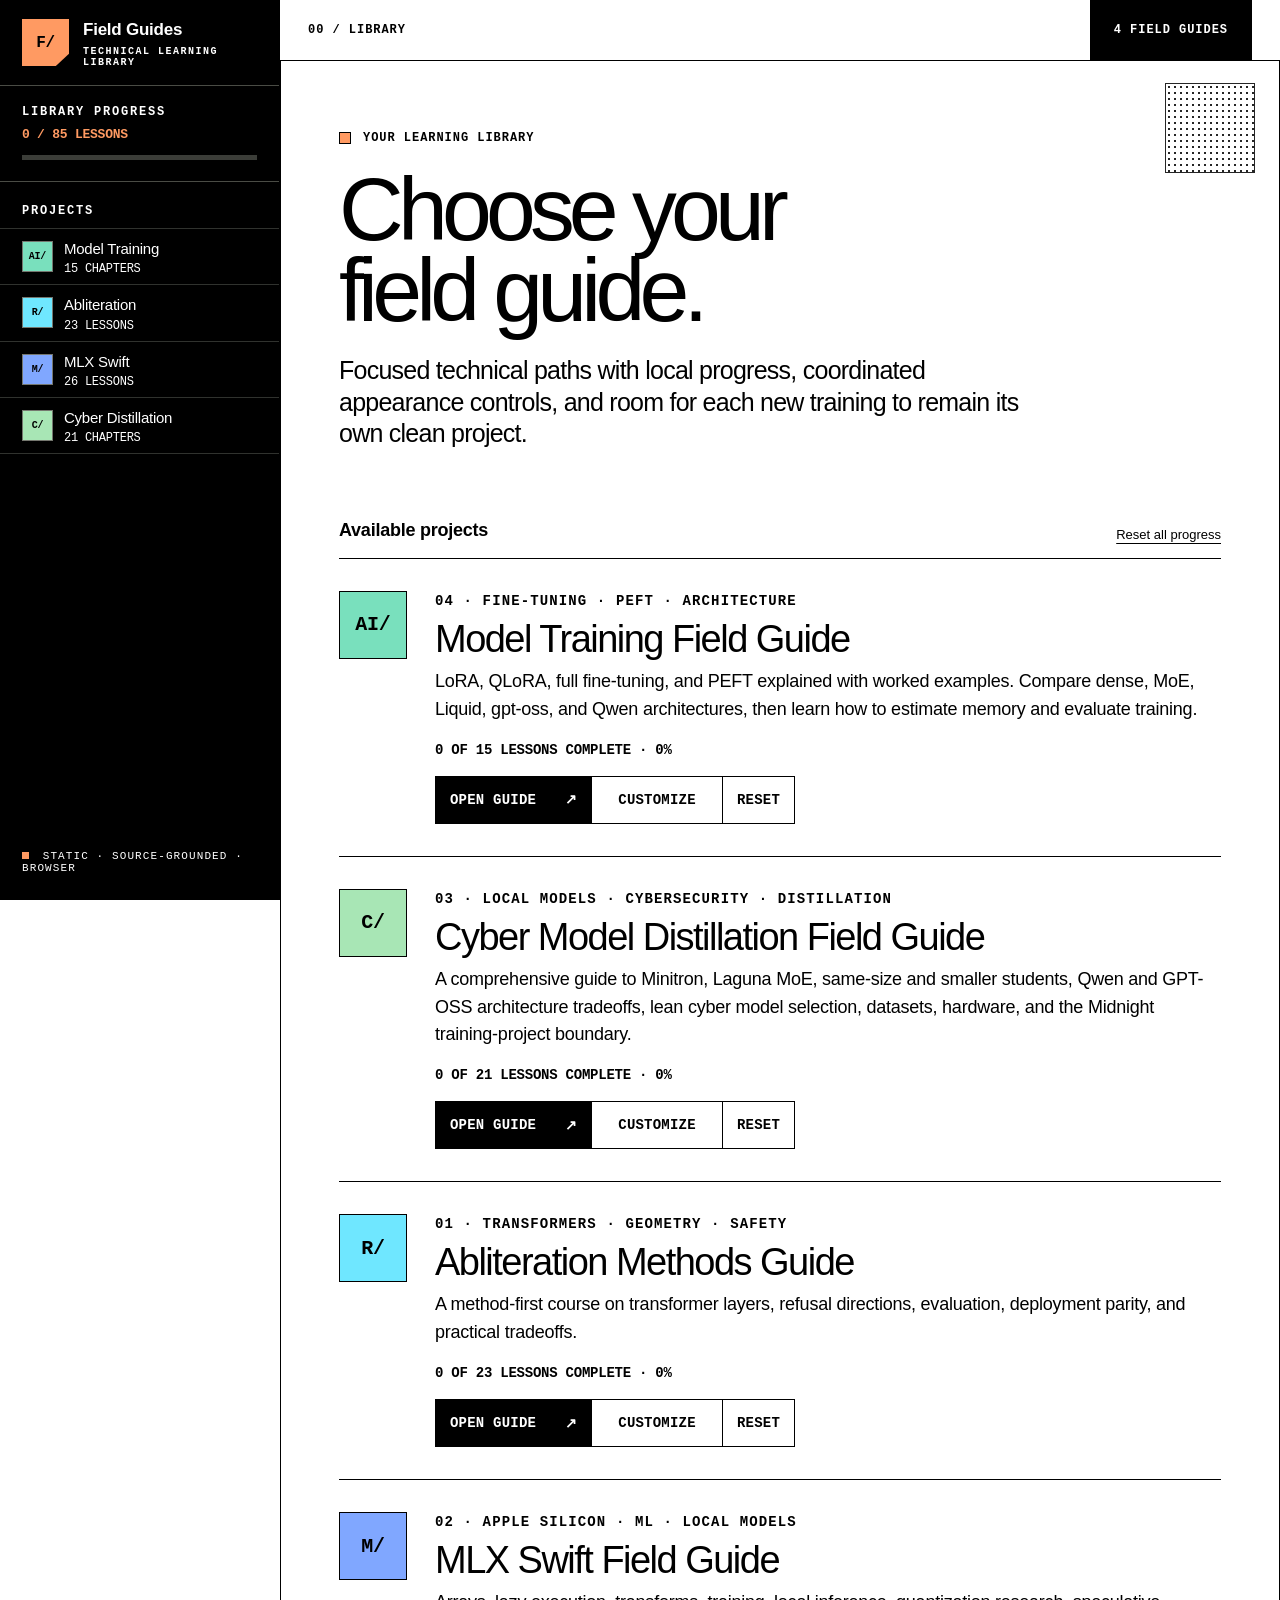
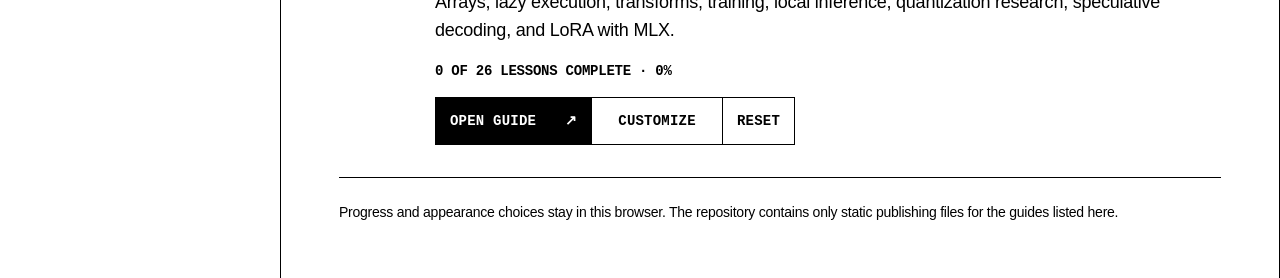
==== index.html @ 6908b892 "Improve library contrast and reading layout" ====
<!doctype html>
<html lang="en">
<head>
  <meta charset="utf-8">
  <meta name="viewport" content="width=device-width, initial-scale=1">
  <meta name="description" content="A growing library of focused, source-grounded technical field guides.">
  <meta name="theme-color" content="#ff9a62">
  <title>Field Guide Library</title>
  <link rel="stylesheet" href="./admin.css?v=2">
</head>
<body>
  <div class="admin-shell">
    <aside class="library-sidebar">
      <a class="wordmark" href="./">
        <span class="wordmark-tile">F/</span>
        <span><strong>Field Guides</strong><small>TECHNICAL LEARNING LIBRARY</small></span>
      </a>

      <section class="library-status" aria-label="Library progress">
        <p>Library progress</p>
        <strong id="library-progress">0 / 85 lessons</strong>
        <div class="library-track" aria-hidden="true"><i id="library-progress-bar"></i></div>
      </section>

      <nav aria-label="Available field guides">
        <p>Projects</p>
        <a href="./model-training/" data-project-link="model-training"><span class="nav-signal" data-project-mark>AI/</span><span>Model Training<small>15 chapters</small></span></a>
        <a href="./abliteration/" data-project-link="abliteration"><span class="nav-signal" data-project-mark>R/</span><span>Abliteration<small>23 lessons</small></span></a>
        <a href="./mlx/" data-project-link="mlx"><span class="nav-signal" data-project-mark>M/</span><span>MLX Swift<small>26 lessons</small></span></a>
        <a href="./cyber-distillation/" data-project-link="cyber-distillation"><span class="nav-signal" data-project-mark>C/</span><span>Cyber Distillation<small>21 chapters</small></span></a>
      </nav>

      <p class="sidebar-foot"><span></span> STATIC · SOURCE-GROUNDED · BROWSER</p>
    </aside>

    <div class="admin-workspace">
      <header class="topbar">
        <p>00 / Library</p>
        <span>4 field guides</span>
      </header>

      <main>
        <span class="library-home-grid" aria-hidden="true"></span>
        <section class="intro">
          <p class="eyebrow">Your learning library</p>
          <h1>Choose your<br>field guide.</h1>
          <p class="lede">Focused technical paths with local progress, coordinated appearance controls, and room for each new training to remain its own clean project.</p>
        </section>

        <section class="projects" aria-labelledby="projects-title">
          <div class="section-heading">
            <h2 id="projects-title">Available projects</h2>
            <button class="reset-all" id="reset-all" type="button">Reset all progress</button>
          </div>

          <div class="project-grid">
            <article class="project" data-project="model-training">
              <div class="project-mark" data-project-mark>AI/</div>
              <div class="project-copy">
                <p class="project-type">04 · Fine-tuning · PEFT · Architecture</p>
                <h3>Model Training Field Guide</h3>
                <p>LoRA, QLoRA, full fine-tuning, and PEFT explained with worked examples. Compare dense, MoE, Liquid, gpt-oss, and Qwen architectures, then learn how to estimate memory and evaluate training.</p>
                <div class="project-progress"><span data-progress>0 of 15 lessons complete</span></div>
              </div>
              <div class="project-actions">
                <a href="./model-training/">Open guide <span>↗</span></a>
                <button type="button" data-customize="model-training">Customize</button>
                <button type="button" data-reset="model-training">Reset</button>
              </div>
            </article>
            <article class="project" data-project="cyber-distillation">
              <div class="project-mark" data-project-mark>C/</div>
              <div class="project-copy">
                <p class="project-type">03 · Local Models · Cybersecurity · Distillation</p>
                <h3>Cyber Model Distillation Field Guide</h3>
                <p>A comprehensive guide to Minitron, Laguna MoE, same-size and smaller students, Qwen and GPT-OSS architecture tradeoffs, lean cyber model selection, datasets, hardware, and the Midnight training-project boundary.</p>
                <div class="project-progress"><span data-progress>0 of 21 lessons complete</span></div>
              </div>
              <div class="project-actions">
                <a href="./cyber-distillation/">Open guide <span>↗</span></a>
                <button type="button" data-customize="cyber-distillation">Customize</button>
                <button type="button" data-reset="cyber-distillation">Reset</button>
              </div>
            </article>
            <article class="project" data-project="abliteration">
              <div class="project-mark" data-project-mark>R/</div>
              <div class="project-copy">
                <p class="project-type">01 · Transformers · Geometry · Safety</p>
                <h3>Abliteration Methods Guide</h3>
                <p>A method-first course on transformer layers, refusal directions, evaluation, deployment parity, and practical tradeoffs.</p>
                <div class="project-progress"><span data-progress>Loading progress…</span></div>
              </div>
              <div class="project-actions">
                <a href="./abliteration/">Open guide <span>↗</span></a>
                <button type="button" data-customize="abliteration">Customize</button>
                <button type="button" data-reset="abliteration">Reset</button>
              </div>
            </article>

            <article class="project" data-project="mlx">
              <div class="project-mark" data-project-mark>M/</div>
              <div class="project-copy">
                <p class="project-type">02 · Apple Silicon · ML · Local Models</p>
                <h3>MLX Swift Field Guide</h3>
                <p>Arrays, lazy execution, transforms, training, local inference, quantization research, speculative decoding, and LoRA with MLX.</p>
                <div class="project-progress"><span data-progress>Loading progress…</span></div>
              </div>
              <div class="project-actions">
                <a href="./mlx/">Open guide <span>↗</span></a>
                <button type="button" data-customize="mlx">Customize</button>
                <button type="button" data-reset="mlx">Reset</button>
              </div>
            </article>
          </div>
        </section>

        <p class="storage-note">Progress and appearance choices stay in this browser. The repository contains only static publishing files for the guides listed here.</p>
      </main>
    </div>
  </div>

  <dialog id="reset-dialog">
    <form method="dialog">
      <p class="eyebrow">Confirm reset</p>
      <h2 id="dialog-title">Reset progress?</h2>
      <p id="dialog-copy">This removes locally stored completion data.</p>
      <div class="dialog-actions">
        <button value="cancel">Keep progress</button>
        <button class="danger" id="confirm-reset" value="confirm">Reset</button>
      </div>
    </form>
  </dialog>

  <dialog id="appearance-dialog" class="appearance-dialog" aria-labelledby="appearance-title">
    <form id="appearance-form">
      <button class="dialog-close" id="appearance-close" type="button" aria-label="Close appearance picker">×</button>
      <p class="eyebrow">Guide appearance</p>
      <h2 id="appearance-title">Customize guide</h2>
      <p>Choose a one-character mark and one of the library’s coordinated colors.</p>

      <div class="mark-editor">
        <label for="appearance-mark">Project mark</label>
        <div class="mark-input-row">
          <span class="mark-input"><input id="appearance-mark" maxlength="1" pattern="[A-Za-z0-9]" inputmode="text" autocomplete="off" aria-describedby="appearance-mark-help"><b>/</b></span>
          <span class="appearance-preview" id="appearance-preview" aria-live="polite">F/</span>
        </div>
        <small id="appearance-mark-help">One letter or number. The slash is added automatically.</small>
      </div>

      <fieldset class="color-picker">
        <legend>Accent color</legend>
        <div class="color-swatches" id="color-swatches"></div>
      </fieldset>

      <div class="dialog-actions appearance-actions">
        <button id="restore-appearance" type="button">Restore default</button>
        <button id="appearance-cancel" type="button">Cancel</button>
        <button class="save-appearance" type="submit">Save</button>
      </div>
    </form>
  </dialog>

  <script src="./appearance.js?v=2"></script>
  <script src="./admin.js?v=3"></script>
</body>
</html>
---- admin.css ----
:root {
  color-scheme: light;
  --ink: #000000;
  --paper: #ffffff;
  --panel: #ffffff;
  --muted: #000000;
  --line: #000000;
  --accent: #ff9a62;
  --accent-soft: #ffe2d2;
  --green: #baff63;
  --swift: #79e0bd;
  --swift-soft: #d9f7ed;
  --swift-basics: #e59b5a;
  --swift-basics-soft: #f7dfca;
  --cyan: #71e2fc;
  --attack: #ff86b6;
  --attack-soft: #ffe0ed;
  --backdoor: #bca9ff;
  --backdoor-soft: #ece6ff;
  --sidebar: 280px;
  --mono: ui-monospace, "SFMono-Regular", Menlo, Consolas, monospace;
  --sans: "Helvetica Neue", Helvetica, Arial, sans-serif;
}

* { box-sizing: border-box; }
body { margin: 0; color: var(--ink); background: var(--paper); font: 16px/1.55 var(--sans); letter-spacing: -.015em; }
button, a { font: inherit; }
button { color: inherit; cursor: pointer; }

.admin-shell { min-height: 100vh; display: grid; grid-template-columns: var(--sidebar) minmax(0, 1fr); }
.library-sidebar { position: sticky; top: 0; height: 100vh; display: flex; overflow-y: auto; flex-direction: column; color: #fff; border-right: 1px solid var(--ink); background: var(--ink); }
.wordmark { min-height: 86px; display: flex; gap: 14px; align-items: center; padding: 14px 22px; color: #fff; border-bottom: 1px solid #4a4c45; text-decoration: none; }
.wordmark-tile { display: grid; width: 47px; height: 47px; flex: none; place-items: center; color: var(--ink); background: var(--accent); clip-path: polygon(0 0, 100% 0, 100% 74%, 72% 100%, 0 100%); font: 800 16px var(--mono); }
.wordmark strong { display: block; font-size: 17px; font-weight: 600; }
.wordmark small { display: block; margin-top: 2px; color: #fff; font: 700 10px var(--mono); letter-spacing: .15em; }
.library-status { padding: 19px 22px 21px; border-bottom: 1px solid #4a4c45; }
.library-status p, .library-sidebar nav > p { margin: 0; color: #fff; font: 700 12px var(--mono); letter-spacing: .15em; text-transform: uppercase; }
.library-status strong { display: block; margin-top: 8px; color: var(--accent); font: 700 13px var(--mono); text-transform: uppercase; }
.library-track { height: 5px; margin-top: 13px; background: #3b3d38; }
.library-track i { display: block; width: 0; height: 100%; background: var(--accent); transition: width .25s ease; }
.library-sidebar nav { padding-top: 22px; }
.library-sidebar nav > p { padding: 0 22px 10px; }
.library-sidebar nav a { min-height: 54px; display: flex; gap: 11px; align-items: center; padding: 8px 22px; color: #fff; border-top: 1px solid #30322e; text-decoration: none; }
.library-sidebar nav a:last-child { border-bottom: 1px solid #30322e; }
.library-sidebar nav a:hover { color: #fff; background: #272824; }
.library-sidebar nav a > span:last-child { font-size: 15px; }
.library-sidebar nav small { display: block; margin-top: 2px; color: #fff; font: 12px var(--mono); text-transform: uppercase; }
.nav-signal { display: grid; width: 31px; height: 31px; flex: none; place-items: center; color: var(--ink); border: 1px solid #75776f; font: 800 10px var(--mono); }
[data-project-link] { --project-accent: var(--accent); --project-soft: var(--accent-soft); }
[data-project-link="swift"] { --project-accent: var(--swift); --project-soft: var(--swift-soft); }
[data-project-link="swiftnio"] { --project-accent: var(--green); --project-soft: #dfffba; }
[data-project-link="swift-basics"] { --project-accent: var(--swift-basics); --project-soft: var(--swift-basics-soft); }
[data-project-link="mlx"] { --project-accent: #80a7ff; --project-soft: #dce7ff; }
[data-project-link="hummingbird"] { --project-accent: #ffcb42; --project-soft: #fff0bd; }
[data-project-link="abliteration"] { --project-accent: var(--cyan); --project-soft: #c9f6ff; }
[data-project-link="wikiskill-research"] { --project-accent: #ff9a62; --project-soft: #ffe2d2; }
[data-project-link="attacking-ai"] { --project-accent: var(--attack); --project-soft: var(--attack-soft); }
[data-project-link="llm-backdoors"] { --project-accent: var(--backdoor); --project-soft: var(--backdoor-soft); }
[data-project-link] .nav-signal { background: var(--project-accent); }
.sidebar-foot { margin: auto 22px 26px; color: #fff; font: 11px var(--mono); letter-spacing: .1em; }
.sidebar-foot span { display: inline-block; width: 7px; height: 7px; margin-right: 6px; background: var(--accent); }

.admin-workspace { min-width: 0; }
.topbar { position: sticky; z-index: 2; top: 0; height: 61px; display: flex; align-items: center; justify-content: space-between; padding: 0 28px; border-bottom: 1px solid var(--ink); background: var(--paper); }
.topbar p, .topbar span { margin: 0; font: 700 12px var(--mono); letter-spacing: .08em; text-transform: uppercase; }
.topbar span { align-self: stretch; display: flex; align-items: center; padding: 0 24px; color: #fff; background: var(--ink); }
main { position: relative; width: min(1280px, 100%); min-height: calc(100vh - 61px); margin: auto; padding: 70px 58px 54px; border-right: 1px solid var(--ink); border-left: 1px solid var(--ink); background: var(--panel); }
.library-home-grid {
  position: absolute;
  z-index: 1;
  top: 22px;
  right: 24px;
  display: block;
  width: 90px;
  height: 90px;
  border: 1px solid var(--ink);
  background-image: radial-gradient(var(--ink) 1.15px, transparent 1.15px);
  background-size: 6px 6px;
  opacity: .85;
  pointer-events: none;
}
.intro { position: relative; max-width: none; margin-bottom: 68px; padding-right: 130px; }
.eyebrow, .project-type { margin: 0; font: 700 12px var(--mono); letter-spacing: .08em; text-transform: uppercase; }
.eyebrow { display: flex; align-items: center; gap: 12px; }
.eyebrow::before { content: ""; width: 10px; height: 10px; border: 1px solid var(--ink); background: var(--accent); }
h1 { margin: 24px 0 25px; font-size: clamp(58px, 7vw, 92px); font-weight: 500; line-height: .9; letter-spacing: -.065em; }
.lede { max-width: 680px; margin: 0; color: var(--ink); font-size: clamp(19px, 2vw, 25px); line-height: 1.25; letter-spacing: -.03em; }
.section-heading { display: flex; align-items: end; justify-content: space-between; padding-bottom: 13px; border-bottom: 1px solid var(--ink); }
.section-heading h2 { margin: 0; font-size: 18px; }
.reset-all { padding: 0; border: 0; color: var(--muted); background: transparent; font-size: 13px; text-decoration: underline; text-underline-offset: 4px; }
.reset-all:hover { color: #9d431c; }
.project-grid { display: grid; grid-template-columns: 1fr; }
.project { --project-accent: var(--accent); --project-soft: var(--accent-soft); min-width: 0; display: grid; grid-template-columns: 70px minmax(0, 1fr); column-gap: 26px; row-gap: 18px; align-items: start; padding: 32px 0; border-bottom: 1px solid var(--ink); }
.project[data-project="swift"] { --project-accent: var(--swift); --project-soft: var(--swift-soft); }
.project[data-project="swiftnio"] { --project-accent: var(--green); --project-soft: #dfffba; }
.project[data-project="swift-basics"] { --project-accent: var(--swift-basics); --project-soft: var(--swift-basics-soft); }
.project[data-project="mlx"] { --project-accent: #80a7ff; --project-soft: #dce7ff; }
.project[data-project="hummingbird"] { --project-accent: #ffcb42; --project-soft: #fff0bd; }
.project[data-project="abliteration"] { --project-accent: var(--cyan); --project-soft: #c9f6ff; }
.project[data-project="wikiskill-research"] { --project-accent: #ff9a62; --project-soft: #ffe2d2; }
.project[data-project="attacking-ai"] { --project-accent: var(--attack); --project-soft: var(--attack-soft); }
.project[data-project="llm-backdoors"] { --project-accent: var(--backdoor); --project-soft: var(--backdoor-soft); }
.project-mark { display: grid; width: 68px; height: 68px; place-items: center; color: var(--ink); border: 1px solid var(--ink); font: 800 20px var(--mono); }
.project-mark { background: var(--project-accent); }
.project-type { color: var(--ink); font-size: 14px; line-height: 1.5; }
.project-copy { padding: 0; }
.project-copy h3 { margin: 8px 0 10px; font-size: clamp(27px, 3vw, 38px); font-weight: 500; line-height: 1; letter-spacing: -.04em; }
.project-copy > p:not(.project-type) { margin: 0; color: var(--ink); font-size: 18px; line-height: 1.55; }
.project-progress { margin-top: 18px; color: var(--ink); font: 700 14px var(--mono); text-transform: uppercase; }
.project-actions { grid-column: 2; width: min(100%, 360px); display: grid; grid-template-columns: minmax(122px, 1.2fr) minmax(108px, 1fr) 72px; justify-self: start; }
.project-actions a, .project-actions button { height: 48px; display: flex; align-items: center; justify-content: center; padding: 0 14px; border: 1px solid var(--ink); text-decoration: none; white-space: nowrap; font: 700 14px var(--mono); letter-spacing: .015em; text-transform: uppercase; }
.project-actions a { justify-content: space-between; color: #fff; background: var(--ink); }
.project-actions a:hover { color: var(--ink); background: var(--project-accent); }
.project-actions button { margin-left: -1px; background: transparent; }
.project-actions button:hover { background: var(--project-soft); }
.storage-note { margin: 24px 0 0; color: var(--muted); font: 14px/1.55 var(--sans); }

dialog { width: min(440px, calc(100% - 32px)); padding: 0; color: var(--ink); border: 1px solid var(--ink); border-radius: 0; background: var(--panel); box-shadow: 12px 12px 0 var(--accent); }
dialog::backdrop { background: rgba(23, 24, 22, .58); }
dialog form { position: relative; padding: 30px; }
dialog h2 { margin: 12px 0; font-size: 30px; }
dialog form > p:not(.eyebrow) { color: var(--muted); line-height: 1.5; }
.dialog-actions { display: flex; justify-content: end; gap: 10px; margin-top: 28px; }
.dialog-actions button { padding: 11px 14px; border: 1px solid var(--ink); background: transparent; }
.dialog-actions .danger { color: var(--ink); background: var(--accent); }
.appearance-dialog { width: min(620px, calc(100% - 32px)); box-shadow: 12px 12px 0 #80a7ff; }
.appearance-dialog h2 { padding-right: 48px; }
.dialog-close { position: absolute; top: 18px; right: 20px; width: 36px; height: 36px; border: 1px solid var(--ink); background: transparent; font-size: 23px; line-height: 1; }
.dialog-close:hover { background: var(--accent-soft); }
.mark-editor { margin-top: 26px; }
.mark-editor > label,
.color-picker legend { display: block; margin-bottom: 10px; font: 700 11px var(--mono); letter-spacing: .08em; text-transform: uppercase; }
.mark-input-row { display: flex; gap: 16px; align-items: stretch; }
.mark-input { display: flex; align-items: center; border: 1px solid var(--ink); background: #fff; }
.mark-input input { width: 58px; height: 52px; padding: 0 4px 0 14px; border: 0; outline: 0; background: transparent; font: 800 22px var(--mono); text-align: center; text-transform: uppercase; }
.mark-input b { padding-right: 14px; font: 800 22px var(--mono); }
.appearance-preview { display: grid; width: 70px; min-height: 54px; place-items: center; border: 1px solid var(--ink); font: 800 20px var(--mono); }
.mark-editor > small { display: block; margin-top: 8px; color: var(--muted); font: 11px var(--mono); }
.color-picker { min-width: 0; margin: 28px 0 0; padding: 0; border: 0; }
.color-swatches { display: grid; grid-template-columns: repeat(4, minmax(0, 1fr)); gap: 10px; }
.color-swatch { position: relative; min-width: 0; cursor: pointer; }
.color-swatch input { position: absolute; width: 1px; height: 1px; opacity: 0; }
.color-swatch span { display: block; height: 50px; border: 1px solid var(--ink); transition: transform .12s ease, box-shadow .12s ease; }
.color-swatch small { display: block; overflow: hidden; margin-top: 5px; color: var(--muted); font: 9px var(--mono); text-overflow: ellipsis; white-space: nowrap; }
.color-swatch:hover span { transform: translateY(-2px); }
.color-swatch input:checked + span { box-shadow: inset 0 0 0 4px var(--panel), inset 0 0 0 6px var(--ink); }
.color-swatch input:focus-visible + span { outline: 3px solid var(--accent); outline-offset: 2px; }
.appearance-actions { flex-wrap: wrap; }
.appearance-actions .save-appearance { background: var(--ink); color: #fff; }
.appearance-actions .save-appearance:hover { color: var(--ink); background: #80a7ff; }
button:focus-visible, a:focus-visible { outline: 3px solid var(--accent); outline-offset: 2px; }

@media (max-width: 900px) {
  .admin-shell { display: block; }
  .library-sidebar { position: static; height: auto; }
  .wordmark { min-height: 76px; }
  .library-status, .library-sidebar nav, .sidebar-foot { display: none; }
  main { width: calc(100% - 32px); padding: 58px 34px 48px; }
  .library-home-grid { top: 16px; right: 18px; width: 62px; height: 62px; }
  .project { grid-template-columns: 62px minmax(0, 1fr); gap: 20px; }
  .project-mark { width: 60px; height: 60px; }
  .project-actions { width: 300px; grid-template-columns: minmax(112px, 1.1fr) minmax(101px, 1fr) 70px; }
  .project-actions a, .project-actions button { padding: 0 9px; font-size: 14px; }
}
@media (min-width: 901px) and (max-width: 1120px) {
  .project { grid-template-columns: 70px minmax(0, 1fr); }
  .project-actions { grid-column: 2; justify-self: start; }
}
@media (max-width: 680px) {
  .topbar span { padding: 0 14px; }
  main { width: 100%; padding: 48px 22px 42px; border-right: 0; border-left: 0; }
  .intro { margin-bottom: 52px; }
  .intro { padding-right: 0; }
  .intro .eyebrow { max-width: calc(100% - 85px); }
  .project { grid-template-columns: 1fr; gap: 18px; padding: 25px 0; }
  .project-mark { width: 56px; height: 56px; }
  .project-actions { grid-column: 1 / -1; width: min(100%, 360px); grid-template-columns: minmax(116px, 1.15fr) minmax(102px, 1fr) 72px; justify-self: start; }
  .color-swatches { grid-template-columns: repeat(2, minmax(0, 1fr)); }
  .appearance-dialog form { padding: 26px 20px; }
}
@media (max-width: 360px) {
  .project-actions { width: 100%; grid-template-columns: 1fr 1fr; }
  .project-actions a { grid-column: 1 / -1; }
  .project-actions button { margin-top: -1px; margin-left: 0; }
  .project-actions button:last-child { margin-left: -1px; }
}
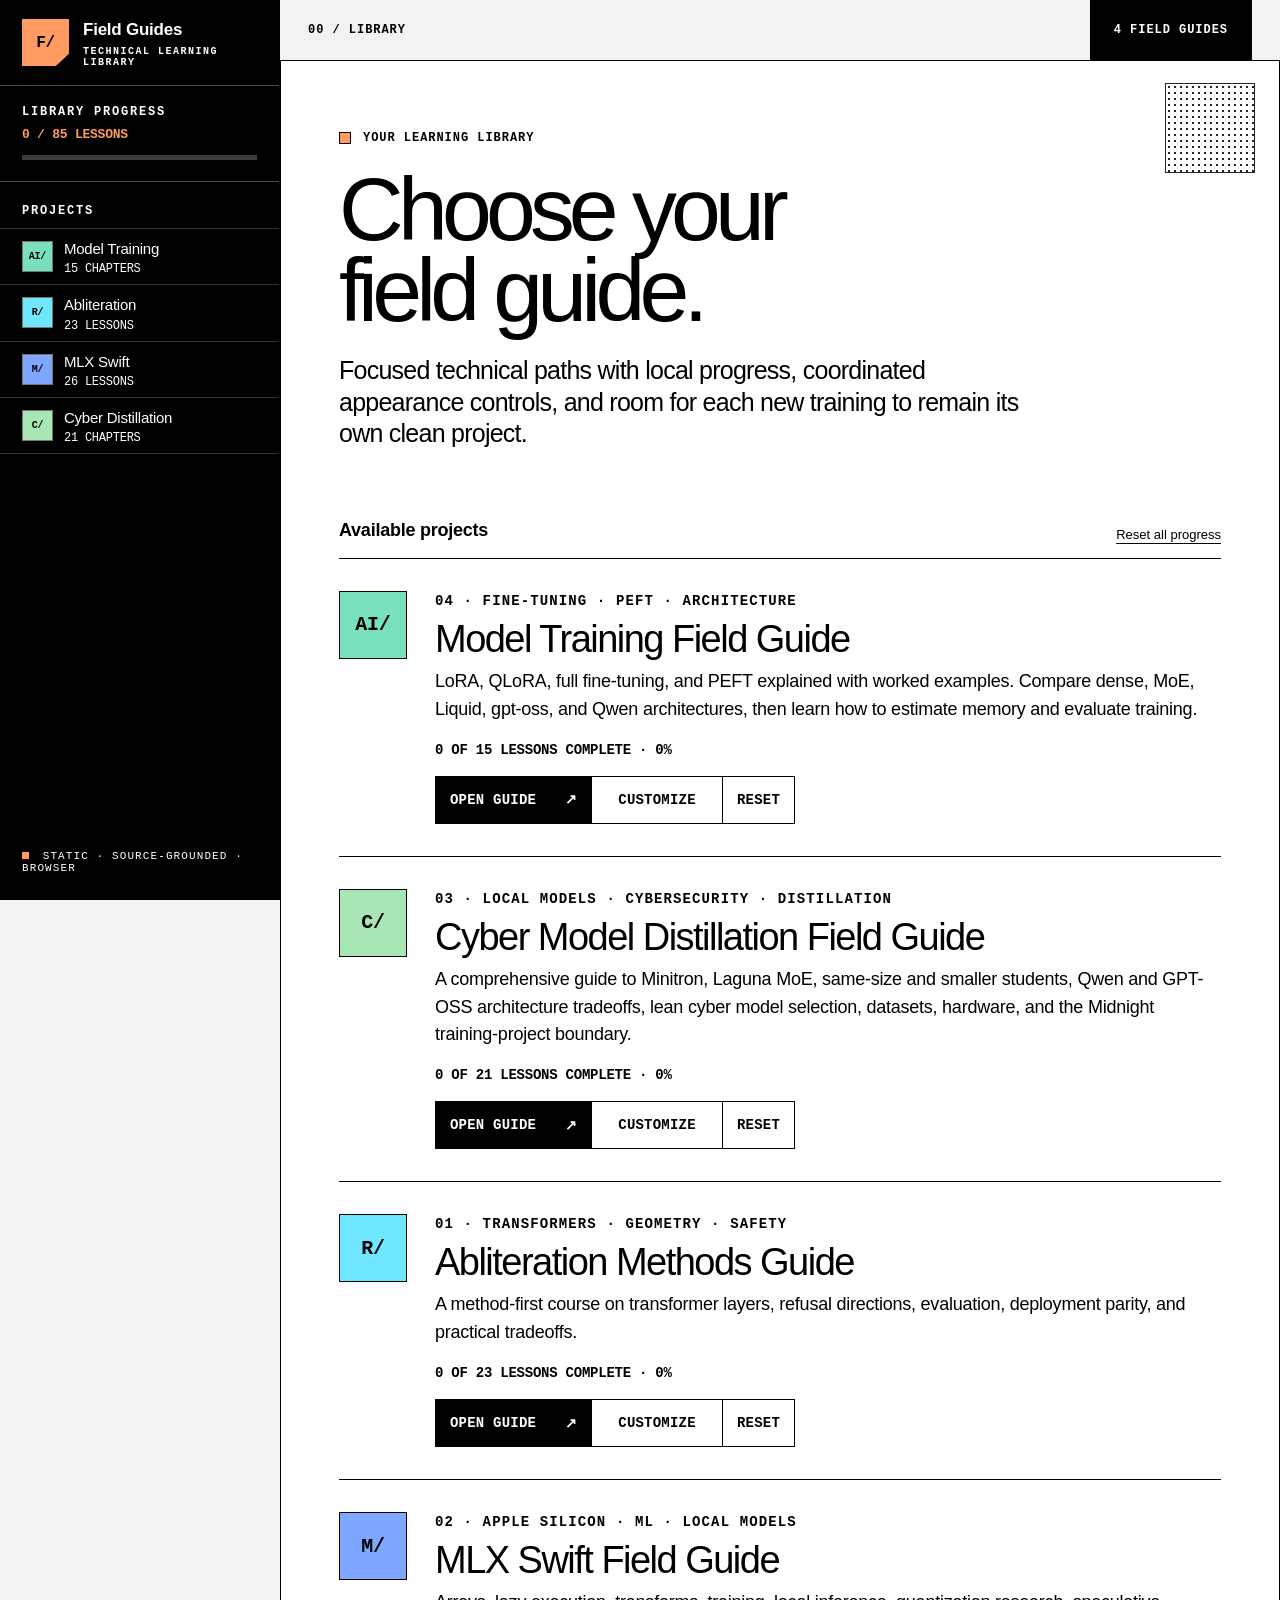
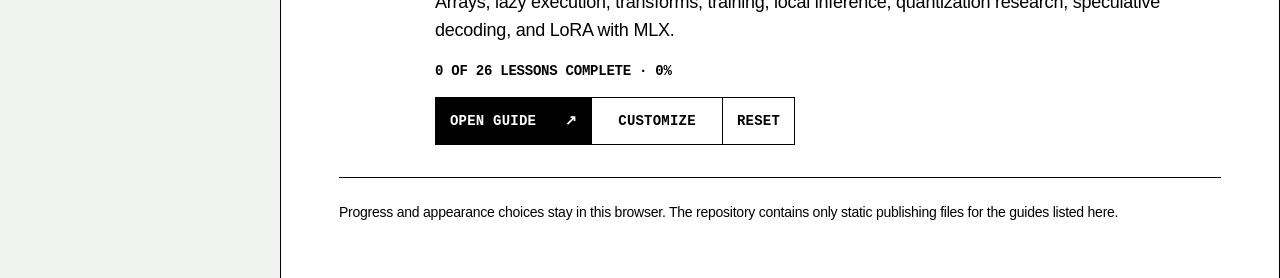
==== commit 9fd5abd7: "Restore subtle canvas around white library panel" ====
--- a/index.html
+++ b/index.html
@@ -6,7 +6,7 @@
   <meta name="description" content="A growing library of focused, source-grounded technical field guides.">
   <meta name="theme-color" content="#ff9a62">
   <title>Field Guide Library</title>
-  <link rel="stylesheet" href="./admin.css?v=2">
+  <link rel="stylesheet" href="./admin.css?v=3">
 </head>
 <body>
   <div class="admin-shell">
--- a/admin.css
+++ b/admin.css
@@ -1,7 +1,7 @@
 :root {
   color-scheme: light;
   --ink: #000000;
-  --paper: #ffffff;
+  --paper: #f1f3f1;
   --panel: #ffffff;
   --muted: #000000;
   --line: #000000;
@@ -60,7 +60,11 @@
 .sidebar-foot { margin: auto 22px 26px; color: #fff; font: 11px var(--mono); letter-spacing: .1em; }
 .sidebar-foot span { display: inline-block; width: 7px; height: 7px; margin-right: 6px; background: var(--accent); }
 
-.admin-workspace { min-width: 0; }
+.admin-workspace {
+  min-width: 0;
+  background-image: linear-gradient(rgba(0, 0, 0, .025) 1px, transparent 1px), linear-gradient(90deg, rgba(0, 0, 0, .025) 1px, transparent 1px);
+  background-size: 32px 32px;
+}
 .topbar { position: sticky; z-index: 2; top: 0; height: 61px; display: flex; align-items: center; justify-content: space-between; padding: 0 28px; border-bottom: 1px solid var(--ink); background: var(--paper); }
 .topbar p, .topbar span { margin: 0; font: 700 12px var(--mono); letter-spacing: .08em; text-transform: uppercase; }
 .topbar span { align-self: stretch; display: flex; align-items: center; padding: 0 24px; color: #fff; background: var(--ink); }
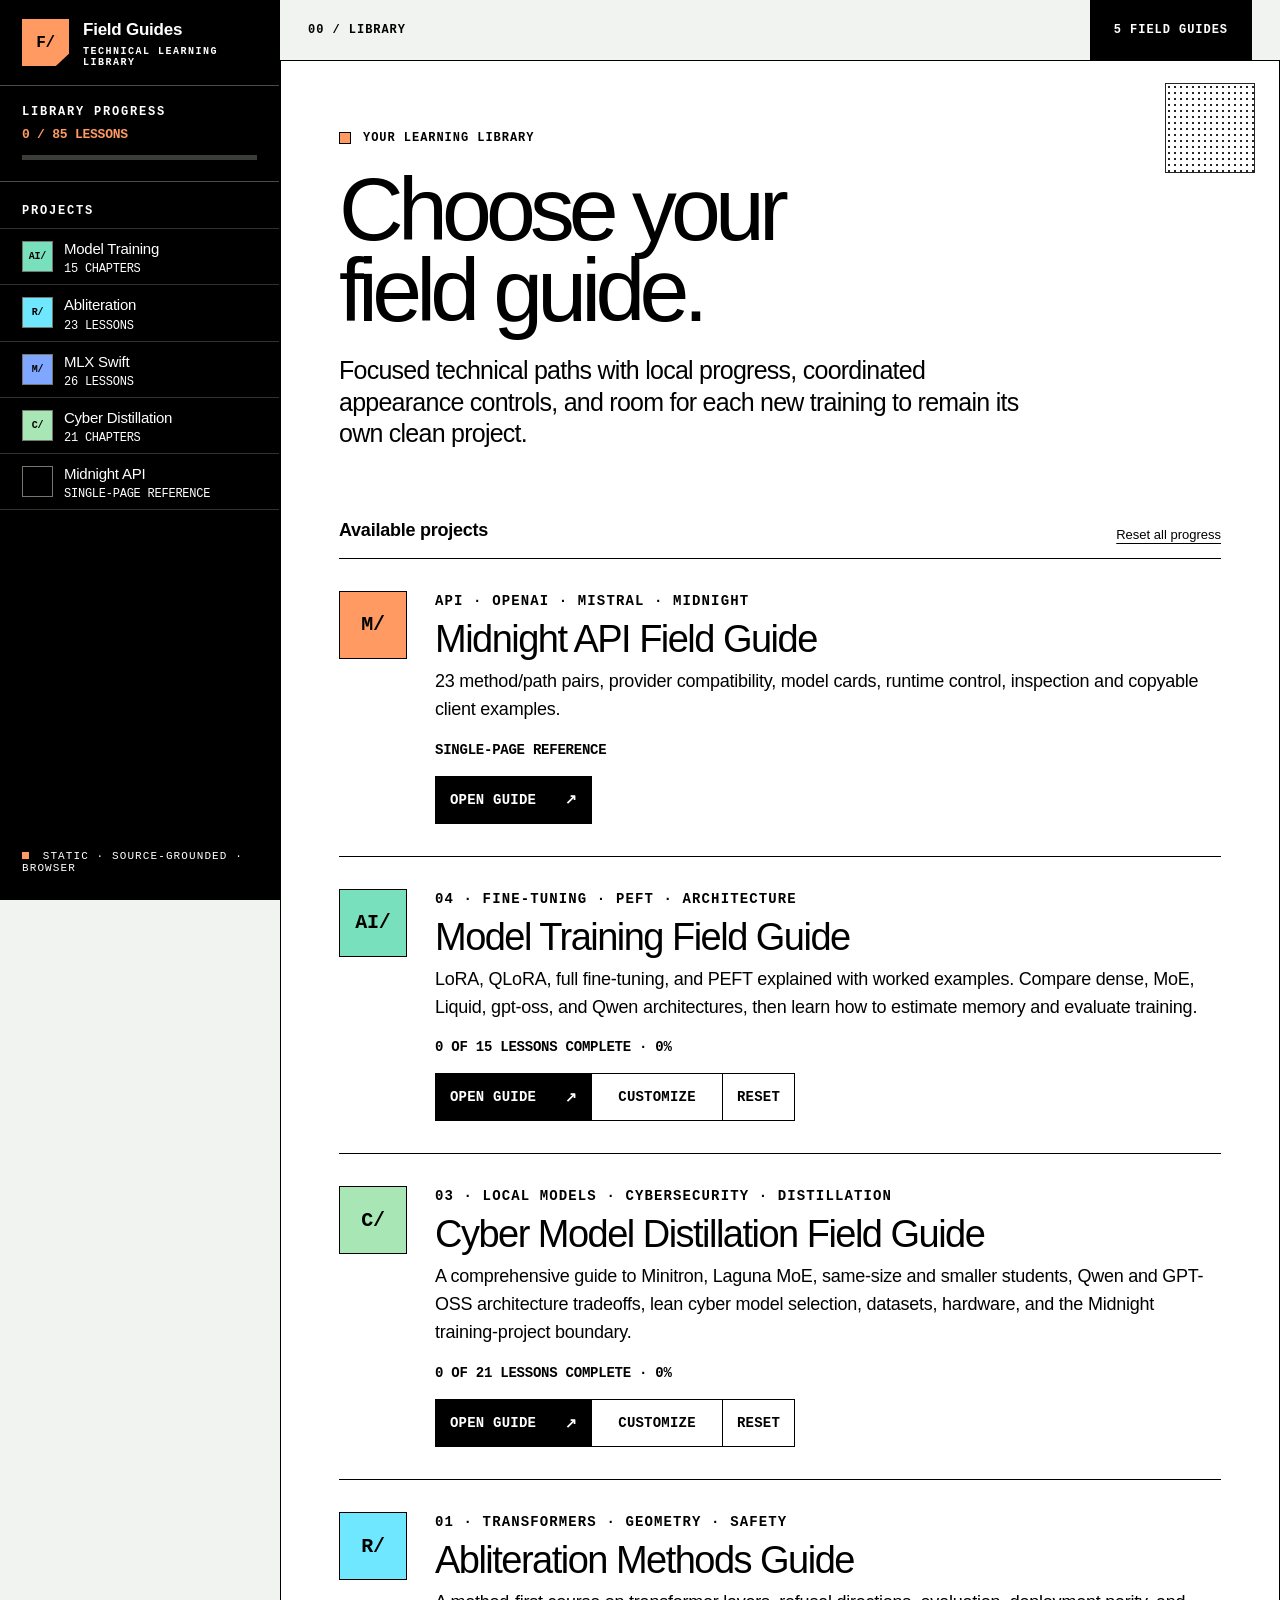
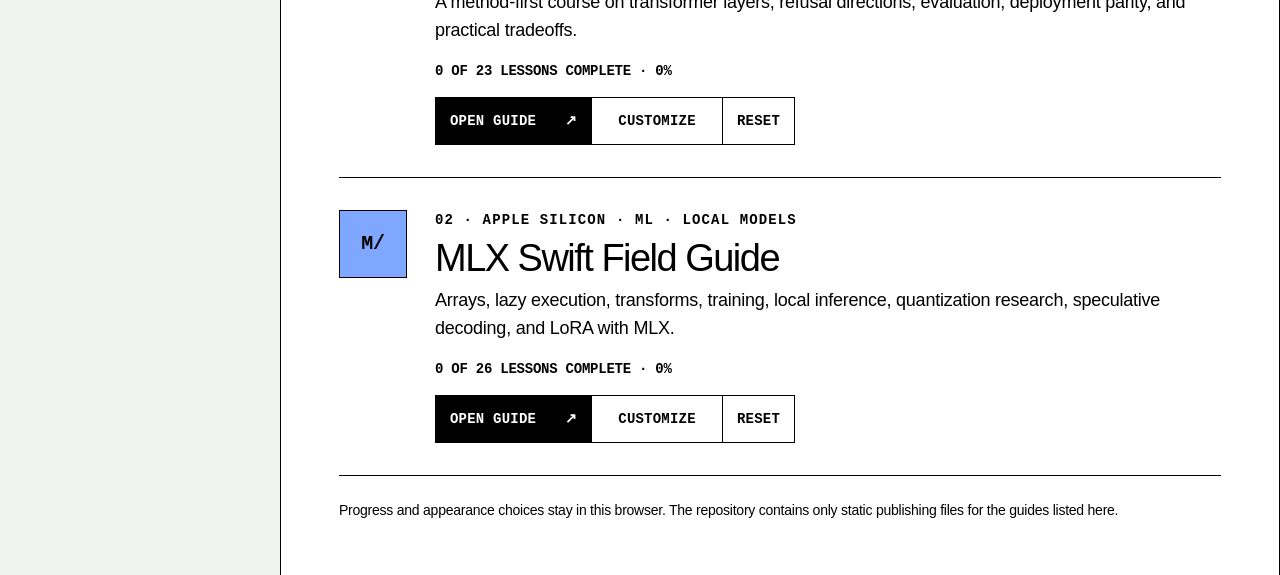
==== commit a3e8d0e5: "Add Midnight API field guide" ====
--- a/index.html
+++ b/index.html
@@ -7,7 +7,7 @@
   <meta name="theme-color" content="#ff9a62">
   <title>Field Guide Library</title>
   <link rel="stylesheet" href="./admin.css?v=3">
-</head>
+<link rel="stylesheet" href="./layout.css?v=1"></head>
 <body>
   <div class="admin-shell">
     <aside class="library-sidebar">
@@ -28,6 +28,7 @@
         <a href="./abliteration/" data-project-link="abliteration"><span class="nav-signal" data-project-mark>R/</span><span>Abliteration<small>23 lessons</small></span></a>
         <a href="./mlx/" data-project-link="mlx"><span class="nav-signal" data-project-mark>M/</span><span>MLX Swift<small>26 lessons</small></span></a>
         <a href="./cyber-distillation/" data-project-link="cyber-distillation"><span class="nav-signal" data-project-mark>C/</span><span>Cyber Distillation<small>21 chapters</small></span></a>
+        <a href="./midnight-api/"><span class="nav-signal">M/</span><span>Midnight API<small>Single-page reference</small></span></a>
       </nav>
 
       <p class="sidebar-foot"><span></span> STATIC · SOURCE-GROUNDED · BROWSER</p>
@@ -36,7 +37,7 @@
     <div class="admin-workspace">
       <header class="topbar">
         <p>00 / Library</p>
-        <span>4 field guides</span>
+        <span>5 field guides</span>
       </header>
 
       <main>
@@ -54,6 +55,17 @@
           </div>
 
           <div class="project-grid">
+            <article class="project">
+              <div class="project-mark">M/</div>
+              <div class="project-copy">
+                <p class="project-type">API · OpenAI · Mistral · Midnight</p>
+                <h3>Midnight API Field Guide</h3>
+                <p>23 method/path pairs, provider compatibility, model cards, runtime control, inspection and copyable client examples.</p>
+                <div class="project-progress"><span>Single-page reference</span></div>
+              </div>
+              <div class="project-actions"><a href="./midnight-api/">Open guide <span>↗</span></a></div>
+            </article>
+
             <article class="project" data-project="model-training">
               <div class="project-mark" data-project-mark>AI/</div>
               <div class="project-copy">
--- a/layout.css
+++ b/layout.css
@@ -0,0 +1,36 @@
+/* Loaded after each page's theme so library and guide geometry stay aligned. */
+@media screen {
+  :root {
+    --sidebar: 280px;
+    --reading-width: 1280px;
+    --reading-inset: 58px;
+  }
+
+  .shell { grid-template-columns: var(--sidebar) minmax(0, 1fr); }
+  .admin-workspace > main,
+  .lesson-stage,
+  .lesson-footer {
+    width: min(var(--reading-width), 100%);
+    max-width: var(--reading-width);
+    margin-inline: auto;
+  }
+  .admin-workspace > main,
+  #lesson,
+  .lesson-footer {
+    padding-inline: var(--reading-inset);
+    background-color: #fff;
+  }
+  #lesson { width: 100%; max-width: none; }
+  .topbar { height: 61px; min-height: 61px; }
+  /* The library square sits inside its panel's 1px side border. */
+  .lesson-home-grid { right: 25px; }
+}
+
+@media screen and (max-width: 900px) {
+  :root { --reading-inset: 22px; }
+  .admin-workspace > main,
+  #lesson,
+  .lesson-footer { border-inline: 0; }
+  .lesson-home-grid,
+  .library-home-grid { top: 16px; right: 18px; width: 62px; height: 62px; }
+}
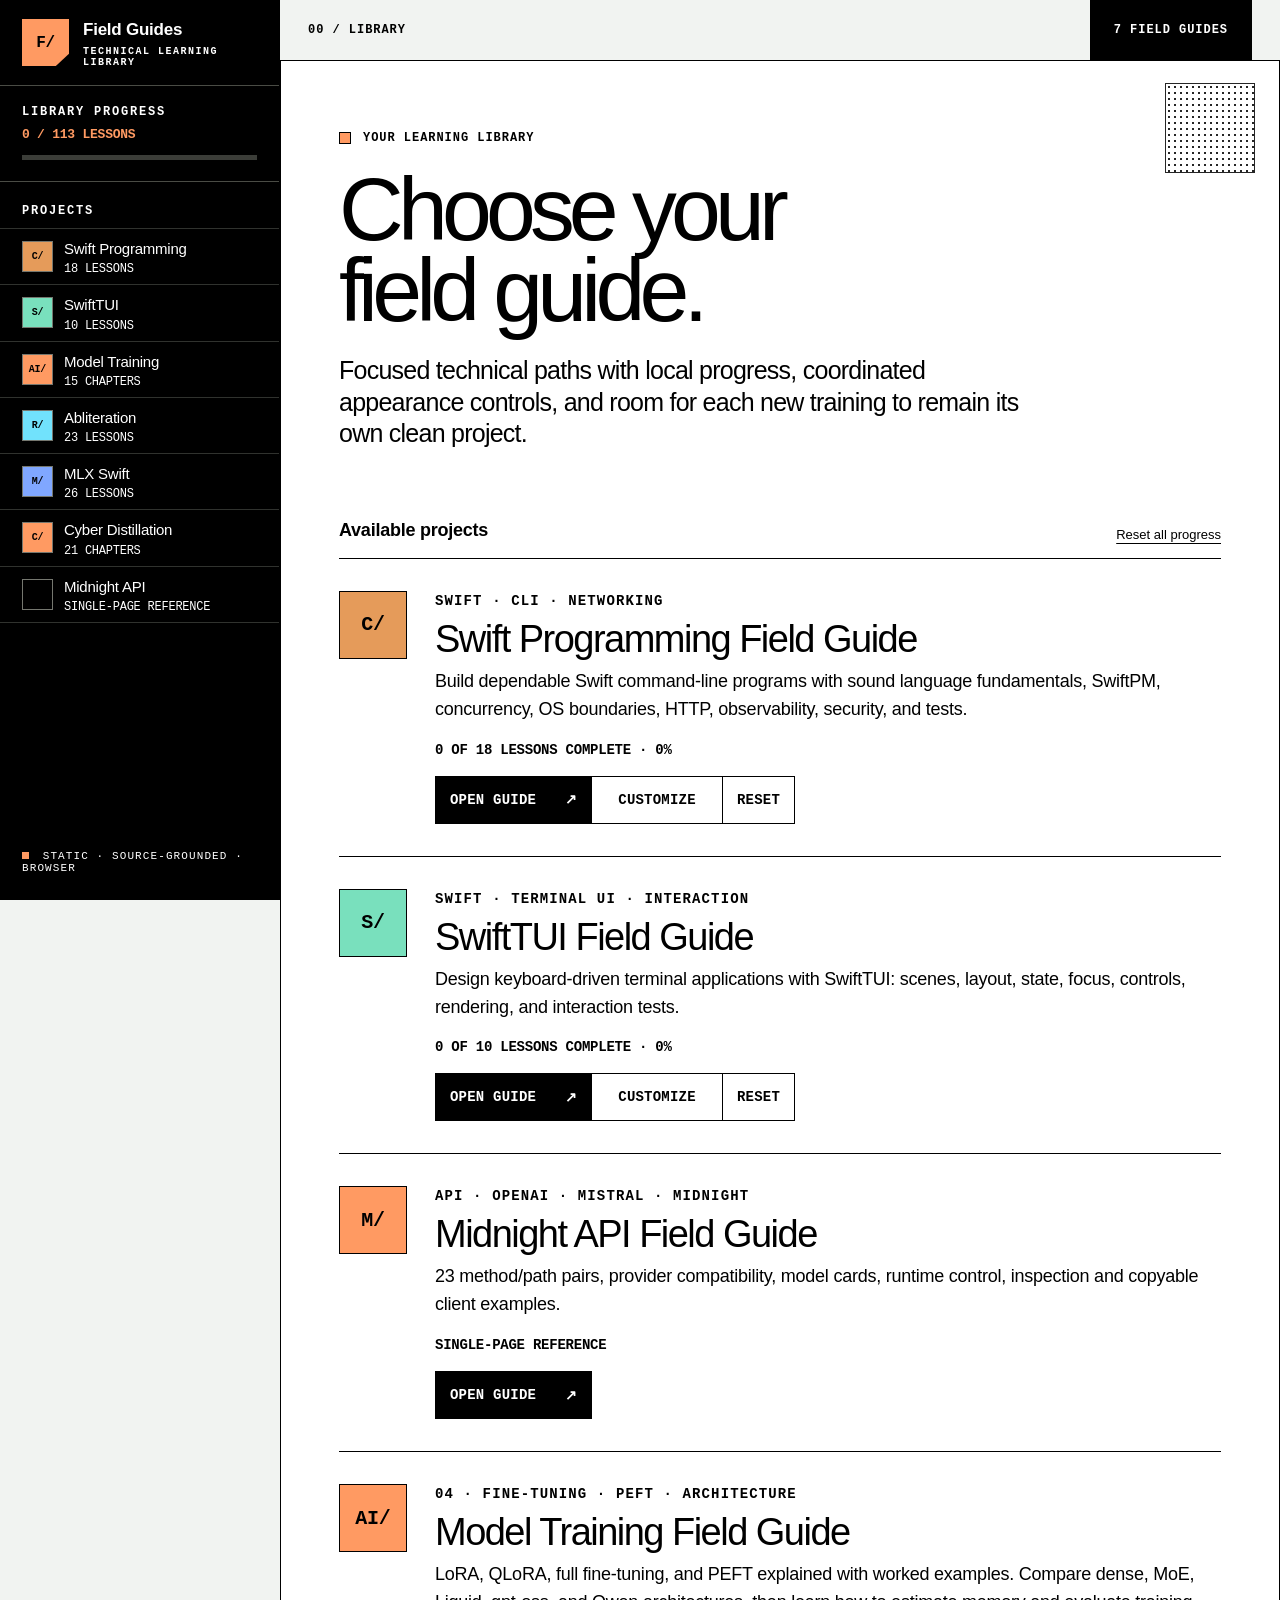
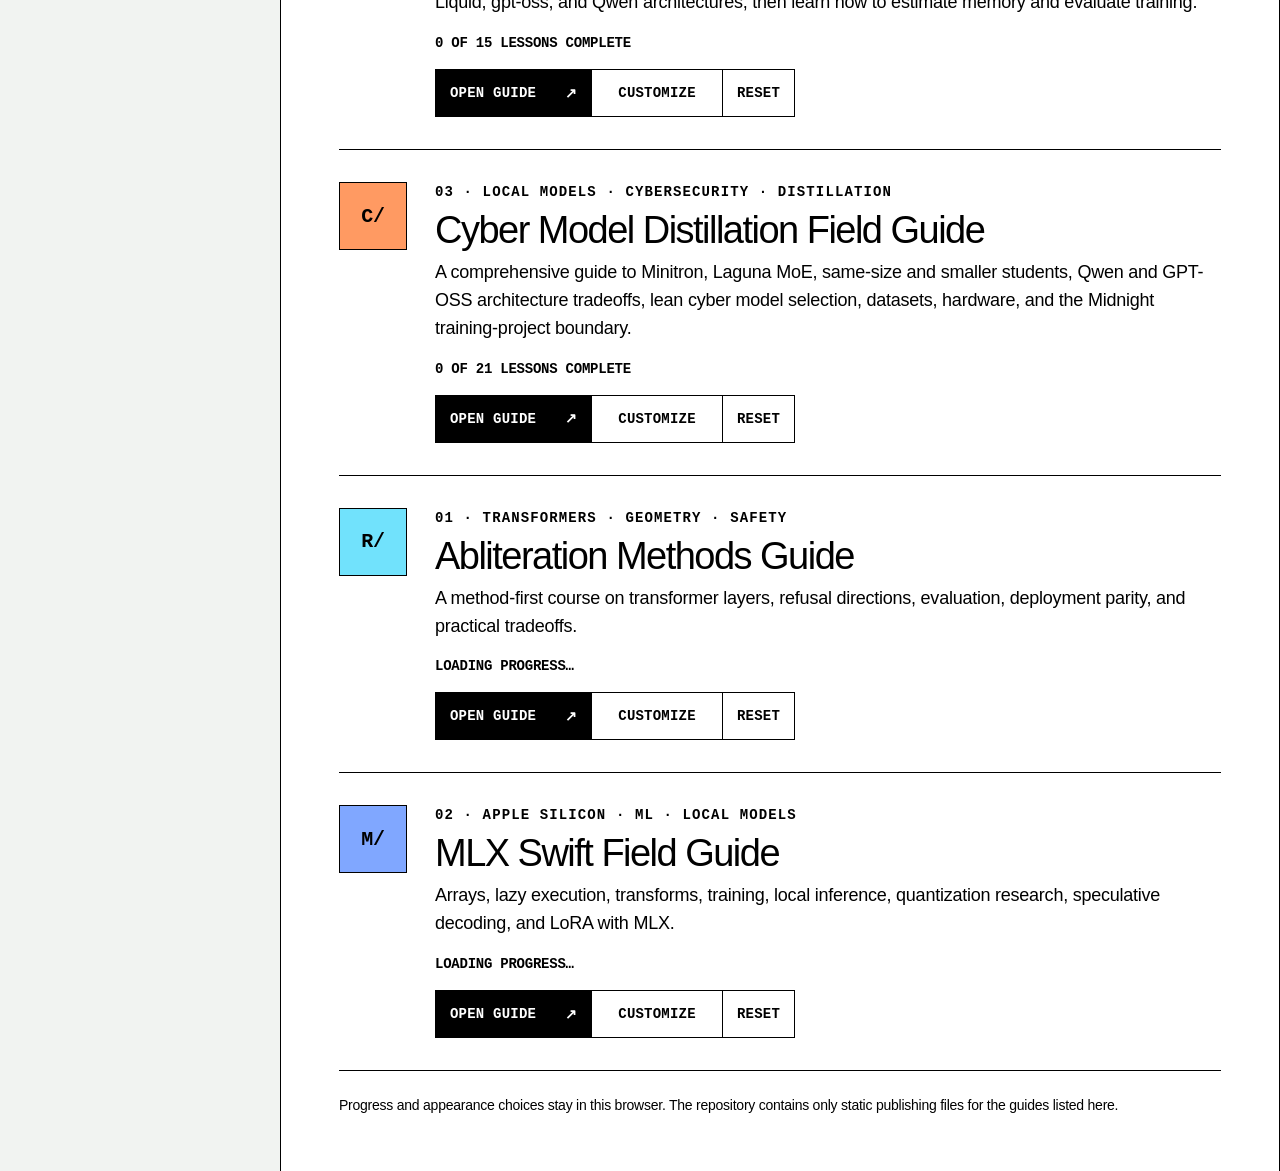
==== commit 09ebdb92: "Publish Swift programming and SwiftTUI guides" ====
--- a/index.html
+++ b/index.html
@@ -18,12 +18,14 @@
 
       <section class="library-status" aria-label="Library progress">
         <p>Library progress</p>
-        <strong id="library-progress">0 / 85 lessons</strong>
+        <strong id="library-progress">0 / 113 lessons</strong>
         <div class="library-track" aria-hidden="true"><i id="library-progress-bar"></i></div>
       </section>
 
       <nav aria-label="Available field guides">
         <p>Projects</p>
+        <a href="./swift-basics/" data-project-link="swift-basics"><span class="nav-signal" data-project-mark>C/</span><span>Swift Programming<small>18 lessons</small></span></a>
+        <a href="./swift/" data-project-link="swift"><span class="nav-signal" data-project-mark>S/</span><span>SwiftTUI<small>10 lessons</small></span></a>
         <a href="./model-training/" data-project-link="model-training"><span class="nav-signal" data-project-mark>AI/</span><span>Model Training<small>15 chapters</small></span></a>
         <a href="./abliteration/" data-project-link="abliteration"><span class="nav-signal" data-project-mark>R/</span><span>Abliteration<small>23 lessons</small></span></a>
         <a href="./mlx/" data-project-link="mlx"><span class="nav-signal" data-project-mark>M/</span><span>MLX Swift<small>26 lessons</small></span></a>
@@ -37,7 +39,7 @@
     <div class="admin-workspace">
       <header class="topbar">
         <p>00 / Library</p>
-        <span>5 field guides</span>
+        <span>7 field guides</span>
       </header>
 
       <main>
@@ -55,6 +57,16 @@
           </div>
 
           <div class="project-grid">
+            <article class="project" data-project="swift-basics">
+              <div class="project-mark" data-project-mark>C/</div>
+              <div class="project-copy"><p class="project-type">Swift · CLI · Networking</p><h3>Swift Programming Field Guide</h3><p>Build dependable Swift command-line programs with sound language fundamentals, SwiftPM, concurrency, OS boundaries, HTTP, observability, security, and tests.</p><div class="project-progress"><span data-progress>Loading progress…</span></div></div>
+              <div class="project-actions"><a href="./swift-basics/">Open guide <span>↗</span></a><button type="button" data-customize="swift-basics">Customize</button><button type="button" data-reset="swift-basics">Reset</button></div>
+            </article>
+            <article class="project" data-project="swift">
+              <div class="project-mark" data-project-mark>S/</div>
+              <div class="project-copy"><p class="project-type">Swift · Terminal UI · Interaction</p><h3>SwiftTUI Field Guide</h3><p>Design keyboard-driven terminal applications with SwiftTUI: scenes, layout, state, focus, controls, rendering, and interaction tests.</p><div class="project-progress"><span data-progress>Loading progress…</span></div></div>
+              <div class="project-actions"><a href="./swift/">Open guide <span>↗</span></a><button type="button" data-customize="swift">Customize</button><button type="button" data-reset="swift">Reset</button></div>
+            </article>
             <article class="project">
               <div class="project-mark">M/</div>
               <div class="project-copy">
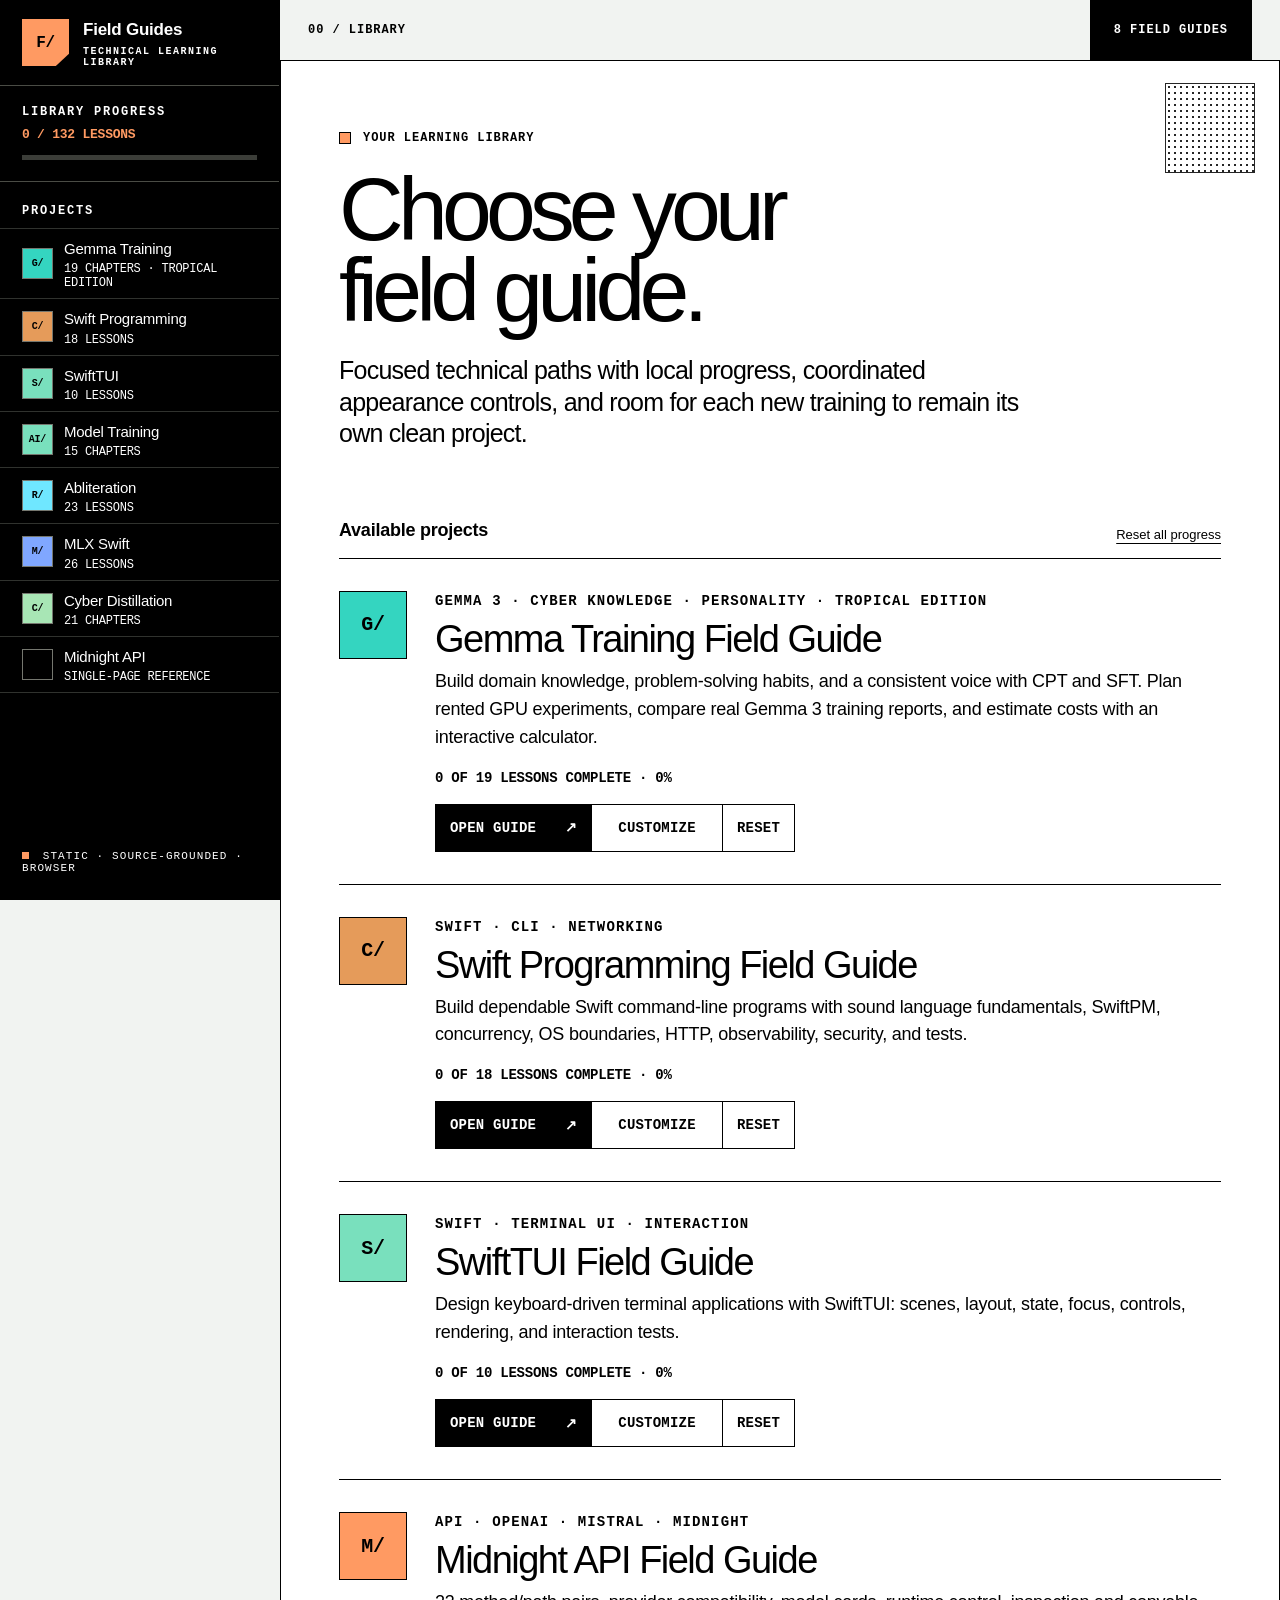
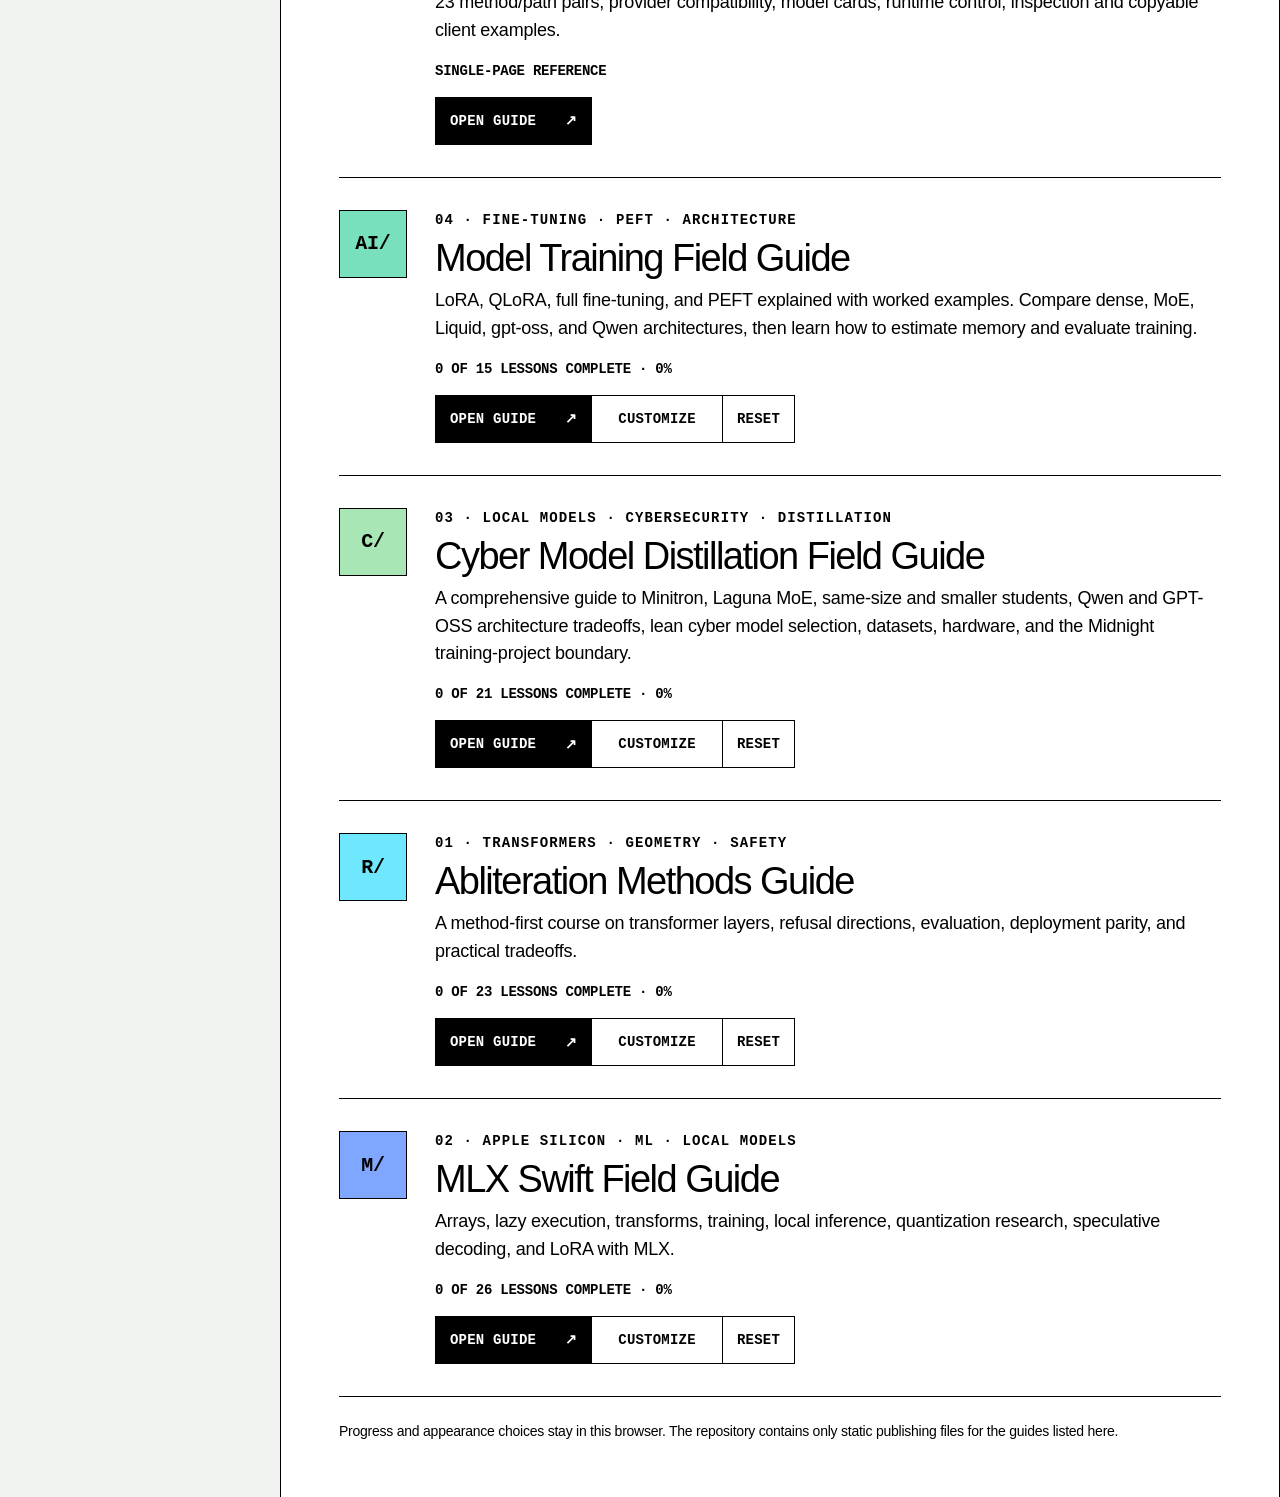
==== commit efb8b05f: "Publish tropical Gemma training field guide" ====
--- a/index.html
+++ b/index.html
@@ -18,12 +18,13 @@
 
       <section class="library-status" aria-label="Library progress">
         <p>Library progress</p>
-        <strong id="library-progress">0 / 113 lessons</strong>
+        <strong id="library-progress">0 / 132 lessons</strong>
         <div class="library-track" aria-hidden="true"><i id="library-progress-bar"></i></div>
       </section>
 
       <nav aria-label="Available field guides">
         <p>Projects</p>
+        <a href="./gemma-cyber-training/" data-project-link="gemma-cyber-training"><span class="nav-signal" data-project-mark>G/</span><span>Gemma Training<small>19 chapters · Tropical edition</small></span></a>
         <a href="./swift-basics/" data-project-link="swift-basics"><span class="nav-signal" data-project-mark>C/</span><span>Swift Programming<small>18 lessons</small></span></a>
         <a href="./swift/" data-project-link="swift"><span class="nav-signal" data-project-mark>S/</span><span>SwiftTUI<small>10 lessons</small></span></a>
         <a href="./model-training/" data-project-link="model-training"><span class="nav-signal" data-project-mark>AI/</span><span>Model Training<small>15 chapters</small></span></a>
@@ -39,7 +40,7 @@
     <div class="admin-workspace">
       <header class="topbar">
         <p>00 / Library</p>
-        <span>7 field guides</span>
+        <span>8 field guides</span>
       </header>
 
       <main>
@@ -57,6 +58,20 @@
           </div>
 
           <div class="project-grid">
+            <article class="project" data-project="gemma-cyber-training">
+              <div class="project-mark" data-project-mark>G/</div>
+              <div class="project-copy">
+                <p class="project-type">Gemma 3 · Cyber knowledge · Personality · Tropical edition</p>
+                <h3>Gemma Training Field Guide</h3>
+                <p>Build domain knowledge, problem-solving habits, and a consistent voice with CPT and SFT. Plan rented GPU experiments, compare real Gemma 3 training reports, and estimate costs with an interactive calculator.</p>
+                <div class="project-progress"><span data-progress>0 of 19 lessons complete</span></div>
+              </div>
+              <div class="project-actions">
+                <a href="./gemma-cyber-training/">Open guide <span>↗</span></a>
+                <button type="button" data-customize="gemma-cyber-training">Customize</button>
+                <button type="button" data-reset="gemma-cyber-training">Reset</button>
+              </div>
+            </article>
             <article class="project" data-project="swift-basics">
               <div class="project-mark" data-project-mark>C/</div>
               <div class="project-copy"><p class="project-type">Swift · CLI · Networking</p><h3>Swift Programming Field Guide</h3><p>Build dependable Swift command-line programs with sound language fundamentals, SwiftPM, concurrency, OS boundaries, HTTP, observability, security, and tests.</p><div class="project-progress"><span data-progress>Loading progress…</span></div></div>
@@ -184,7 +199,7 @@
     </form>
   </dialog>
 
-  <script src="./appearance.js?v=2"></script>
-  <script src="./admin.js?v=3"></script>
+  <script src="./appearance.js?v=3"></script>
+  <script src="./admin.js?v=4"></script>
 </body>
 </html>
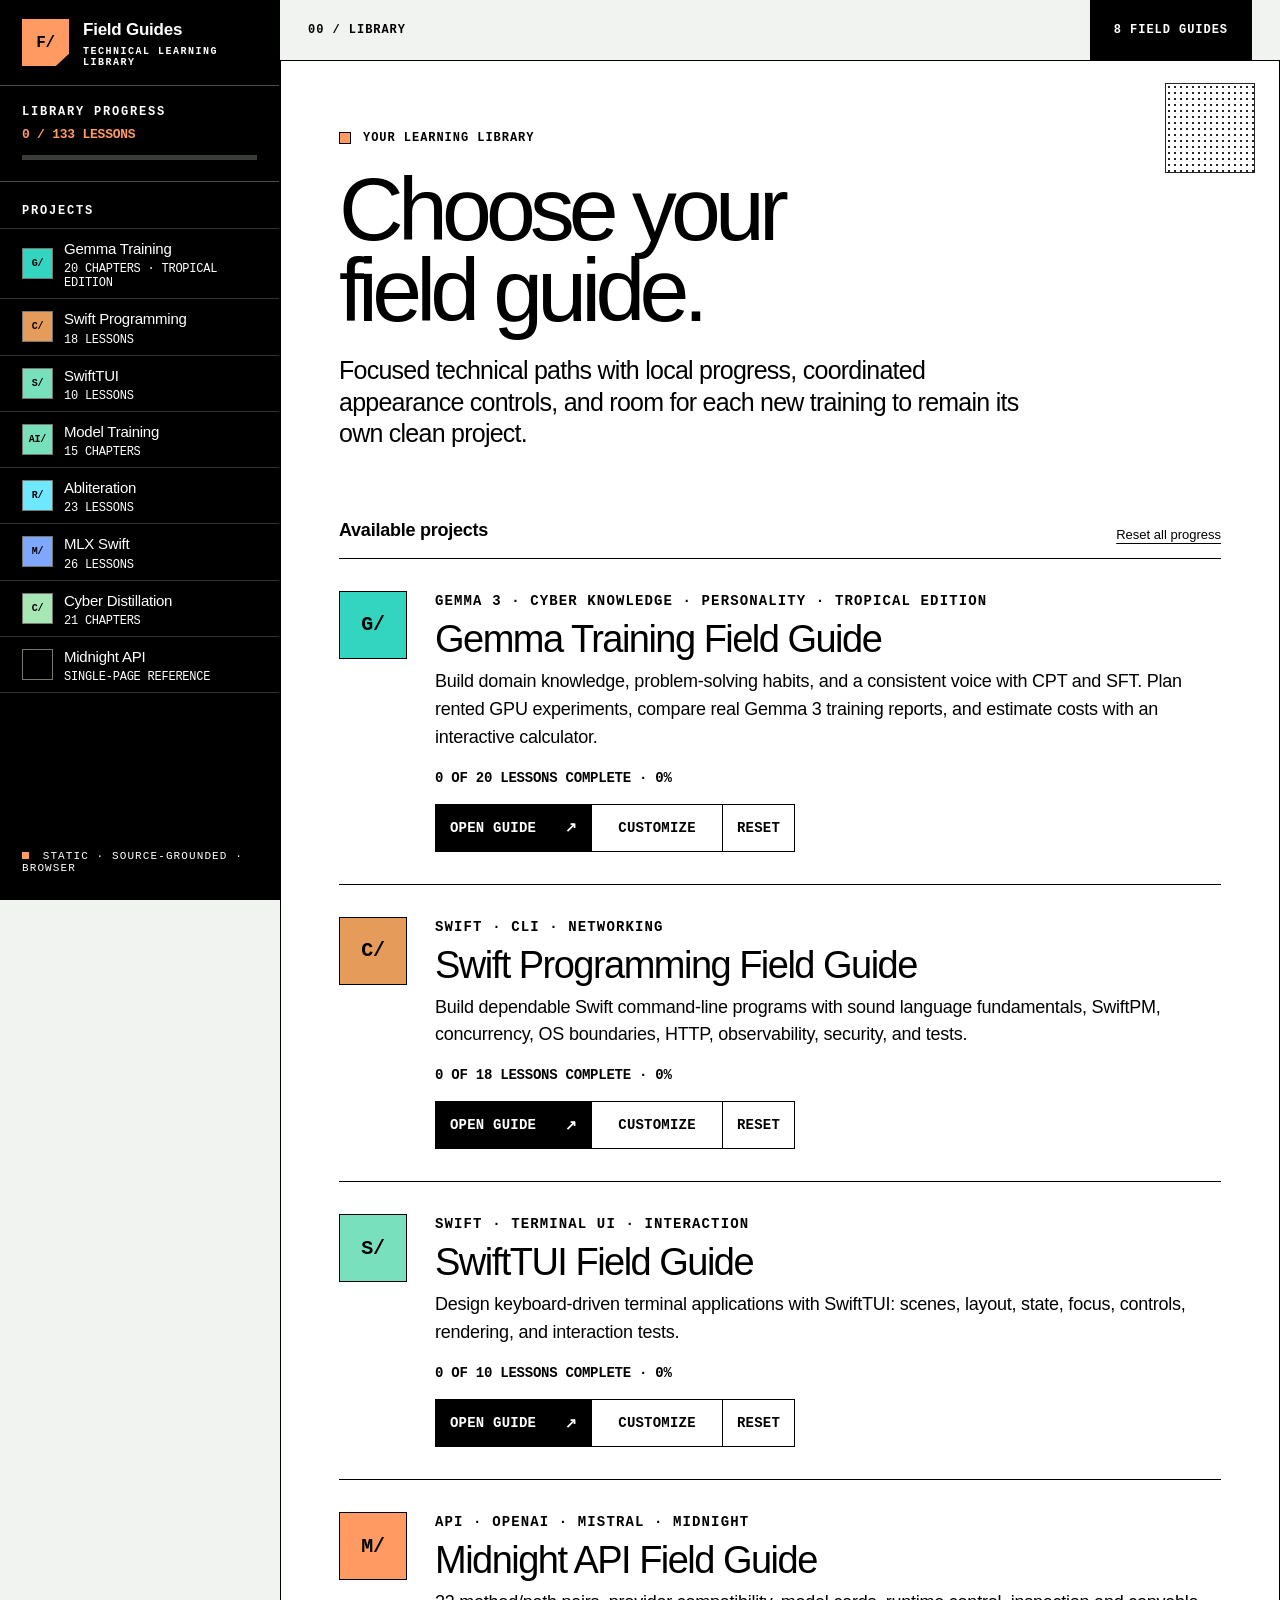
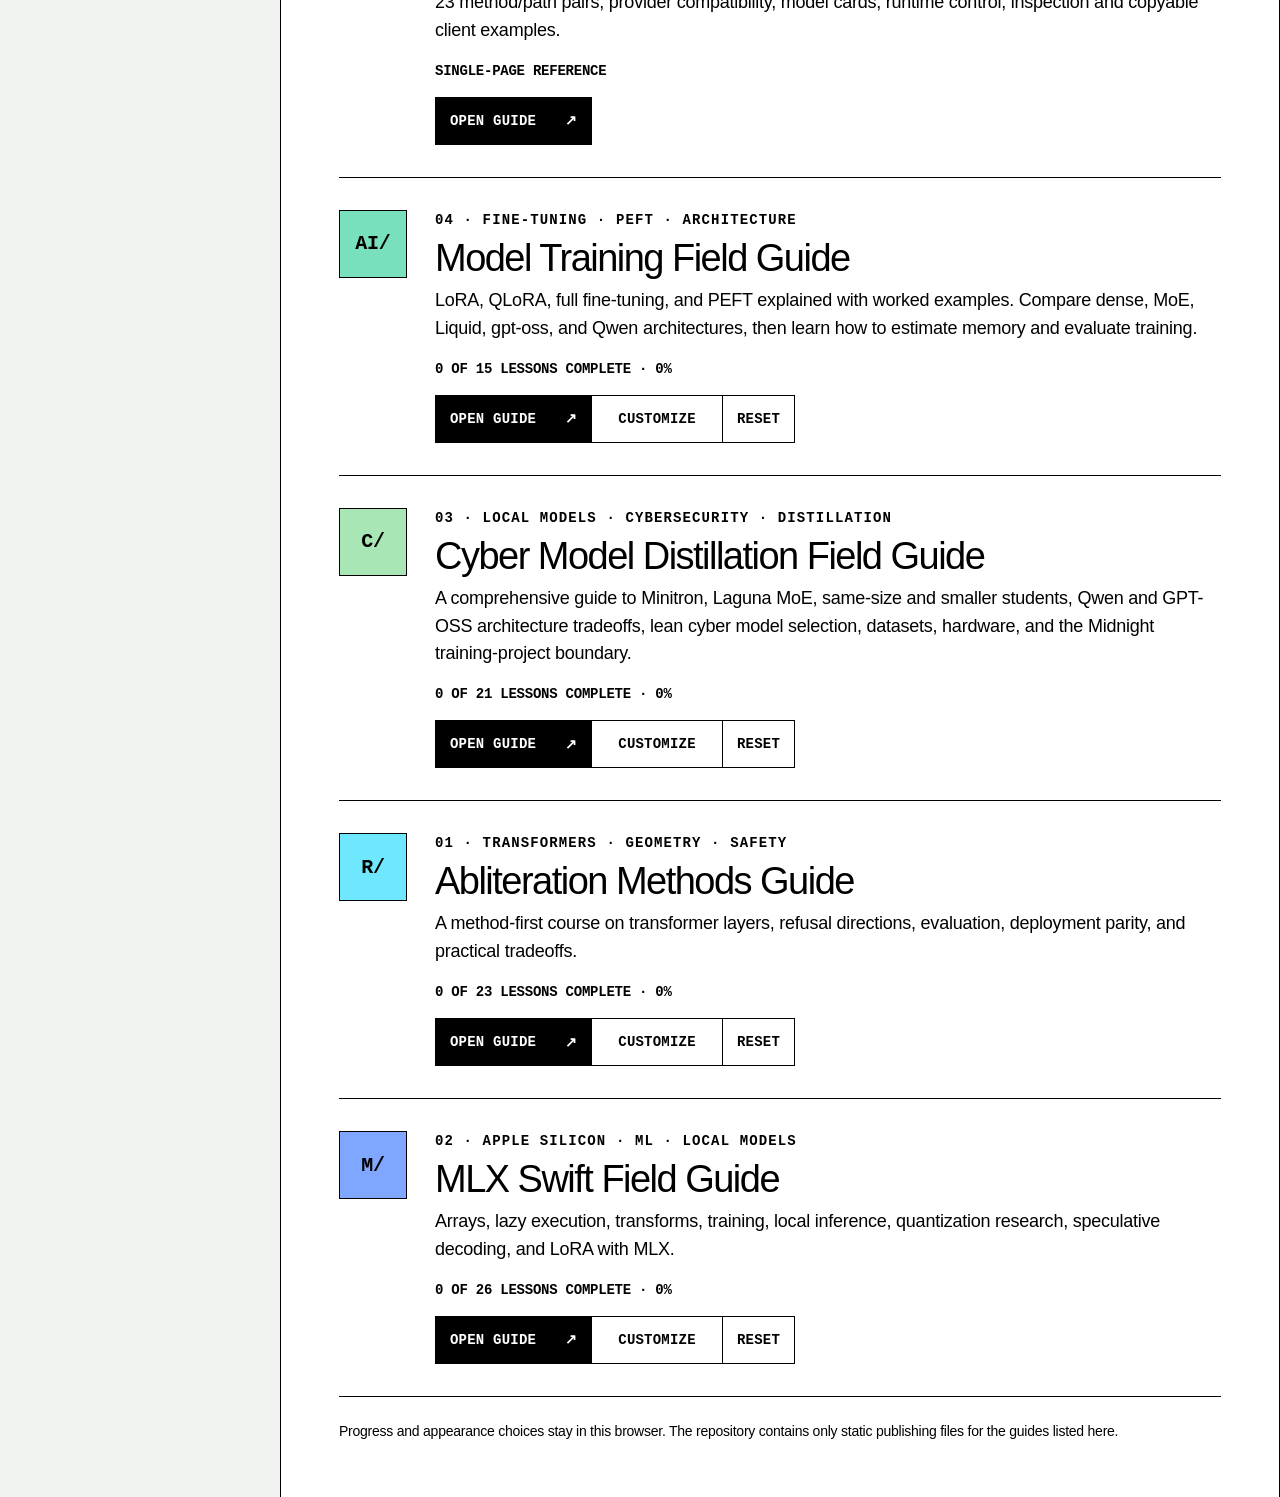
==== commit babec51a: "Expand training controls and add Gemma QLoRA starter" ====
--- a/index.html
+++ b/index.html
@@ -18,13 +18,13 @@
 
       <section class="library-status" aria-label="Library progress">
         <p>Library progress</p>
-        <strong id="library-progress">0 / 132 lessons</strong>
+        <strong id="library-progress">0 / 133 lessons</strong>
         <div class="library-track" aria-hidden="true"><i id="library-progress-bar"></i></div>
       </section>
 
       <nav aria-label="Available field guides">
         <p>Projects</p>
-        <a href="./gemma-cyber-training/" data-project-link="gemma-cyber-training"><span class="nav-signal" data-project-mark>G/</span><span>Gemma Training<small>19 chapters · Tropical edition</small></span></a>
+        <a href="./gemma-cyber-training/" data-project-link="gemma-cyber-training"><span class="nav-signal" data-project-mark>G/</span><span>Gemma Training<small>20 chapters · Tropical edition</small></span></a>
         <a href="./swift-basics/" data-project-link="swift-basics"><span class="nav-signal" data-project-mark>C/</span><span>Swift Programming<small>18 lessons</small></span></a>
         <a href="./swift/" data-project-link="swift"><span class="nav-signal" data-project-mark>S/</span><span>SwiftTUI<small>10 lessons</small></span></a>
         <a href="./model-training/" data-project-link="model-training"><span class="nav-signal" data-project-mark>AI/</span><span>Model Training<small>15 chapters</small></span></a>
@@ -64,7 +64,7 @@
                 <p class="project-type">Gemma 3 · Cyber knowledge · Personality · Tropical edition</p>
                 <h3>Gemma Training Field Guide</h3>
                 <p>Build domain knowledge, problem-solving habits, and a consistent voice with CPT and SFT. Plan rented GPU experiments, compare real Gemma 3 training reports, and estimate costs with an interactive calculator.</p>
-                <div class="project-progress"><span data-progress>0 of 19 lessons complete</span></div>
+                <div class="project-progress"><span data-progress>0 of 20 lessons complete</span></div>
               </div>
               <div class="project-actions">
                 <a href="./gemma-cyber-training/">Open guide <span>↗</span></a>
@@ -200,6 +200,6 @@
   </dialog>
 
   <script src="./appearance.js?v=3"></script>
-  <script src="./admin.js?v=4"></script>
+  <script src="./admin.js?v=5"></script>
 </body>
 </html>
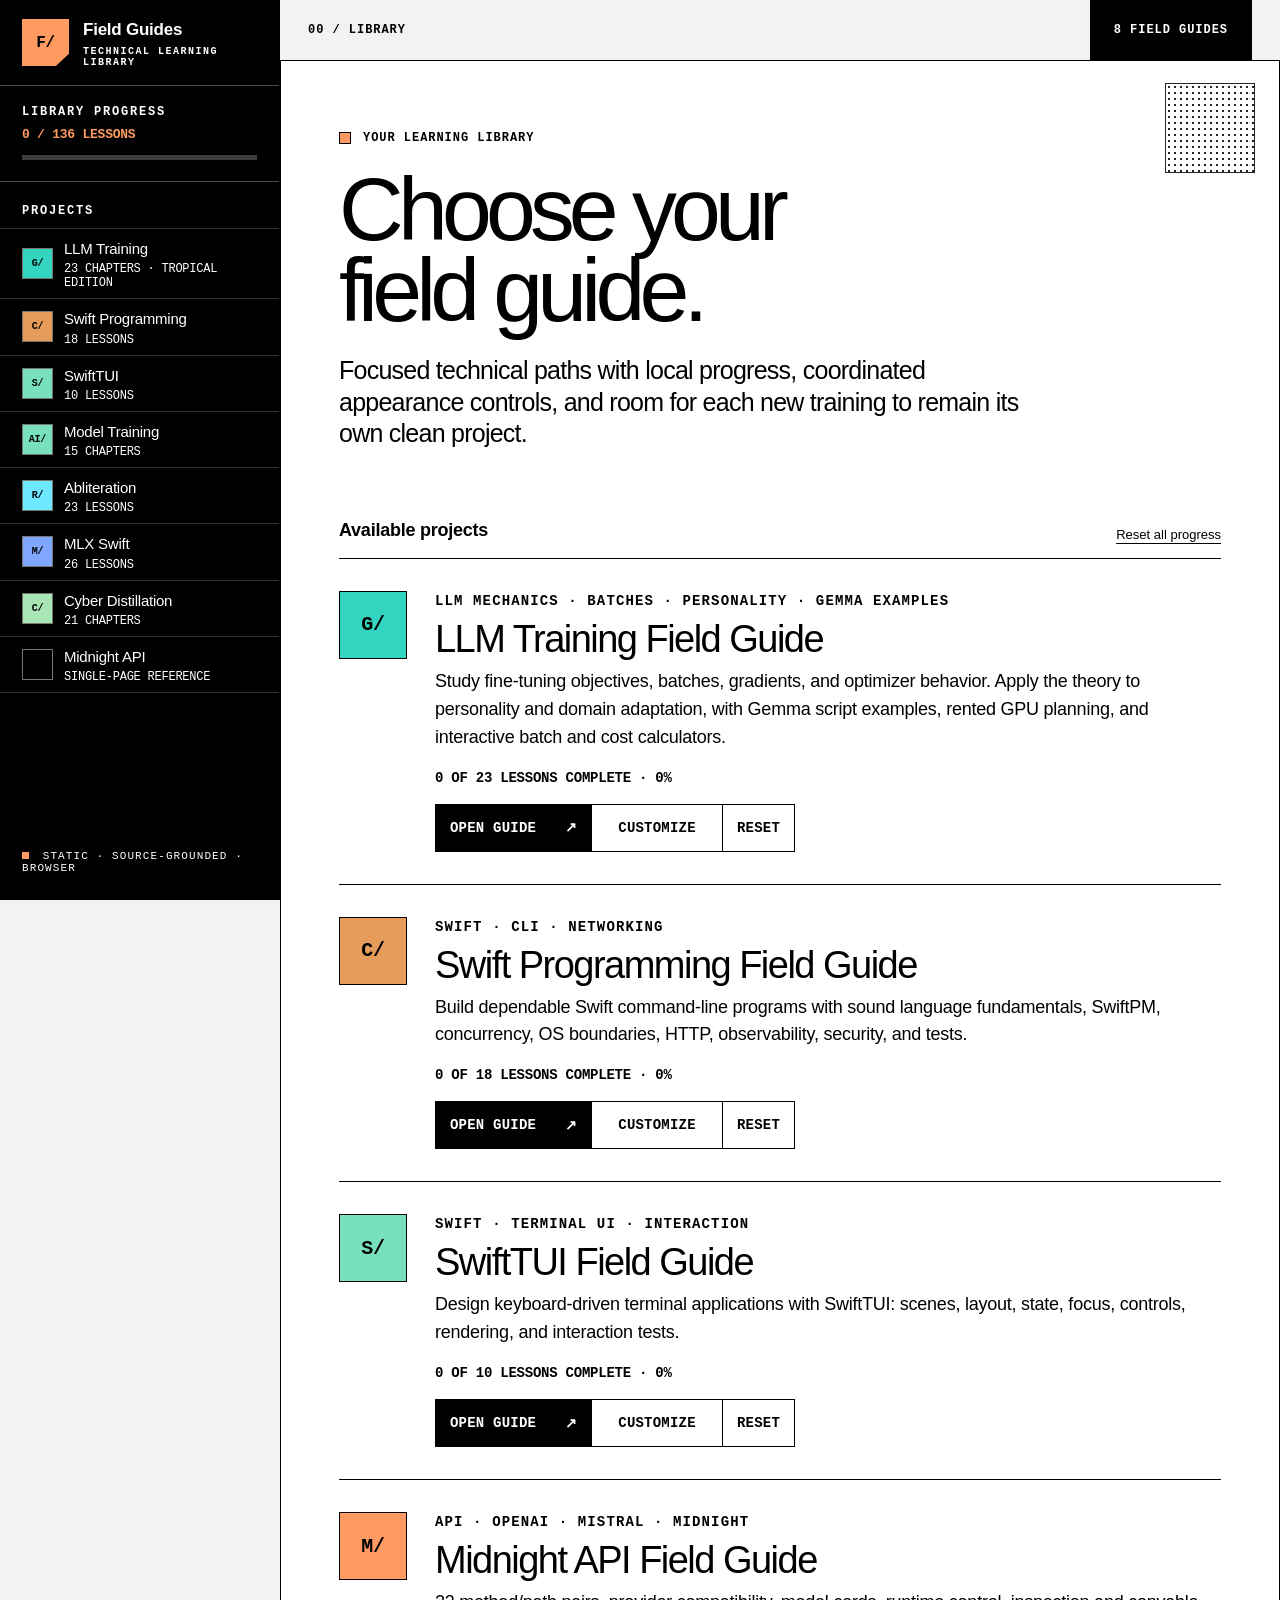
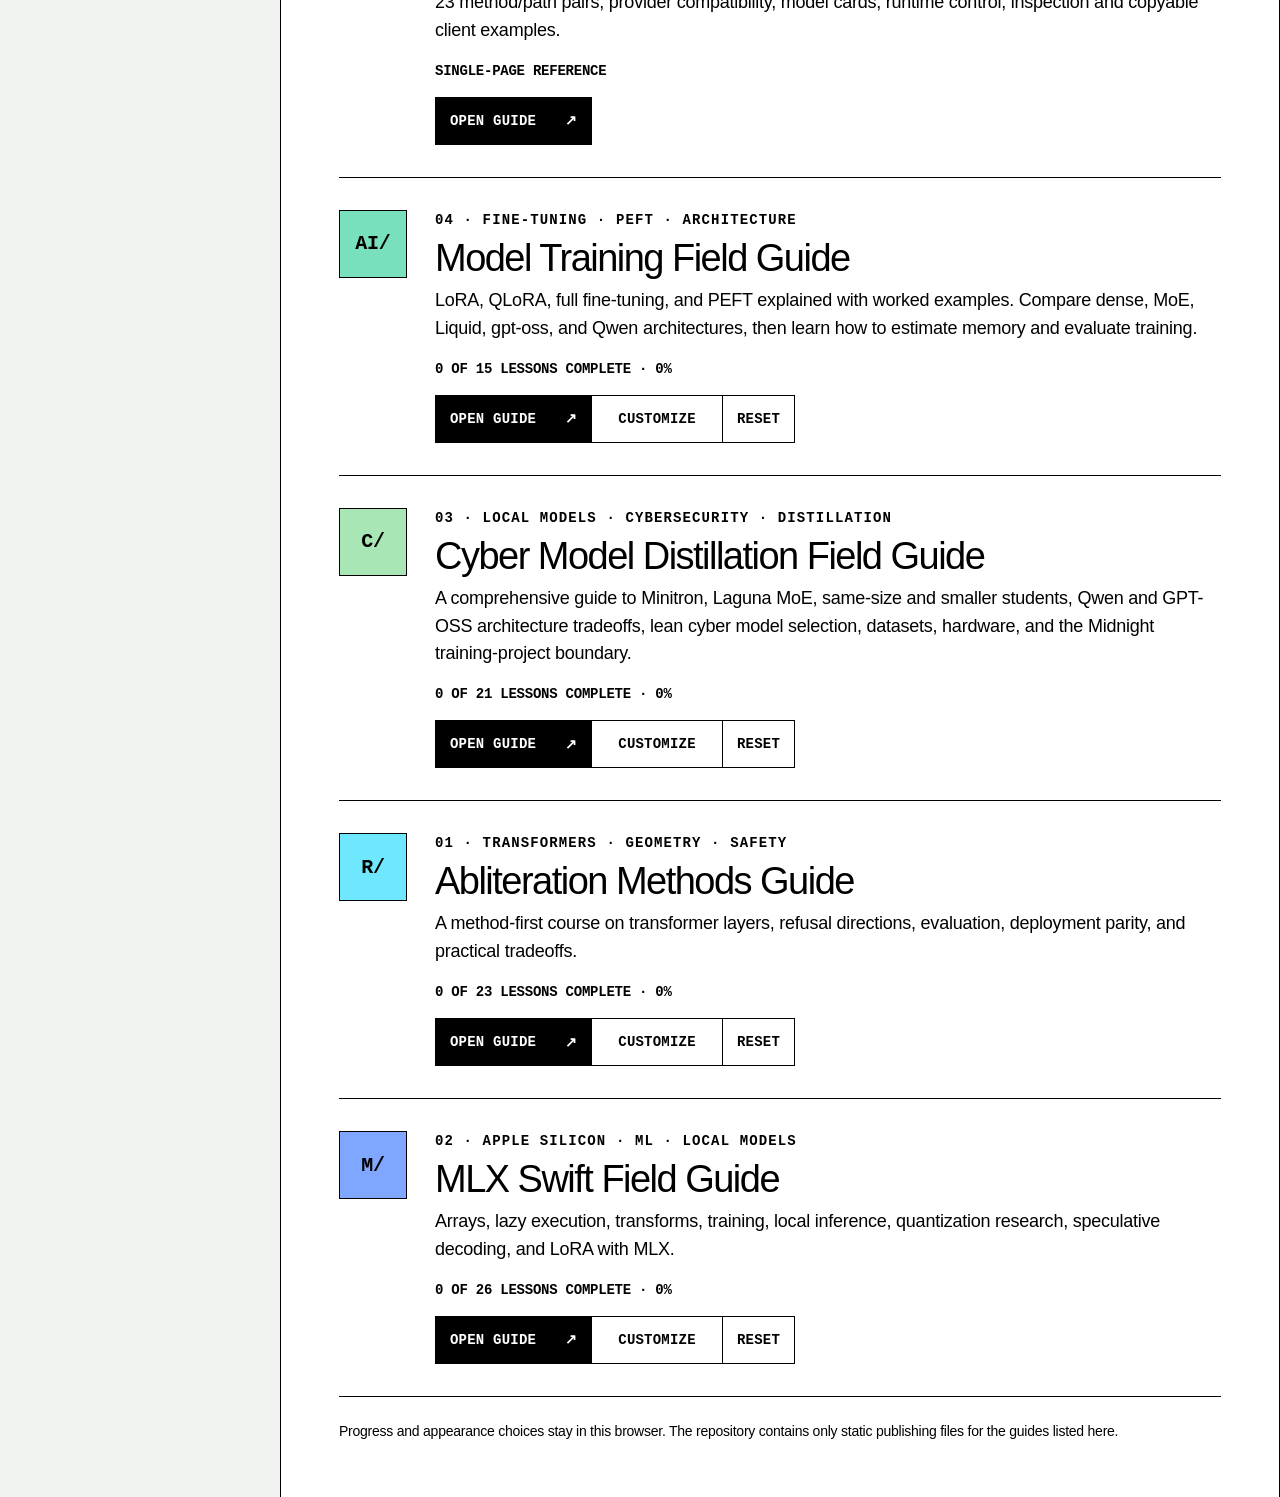
==== commit 7b268ba3: "Add academic fine-tuning foundations and batch optimization guide" ====
--- a/index.html
+++ b/index.html
@@ -18,13 +18,13 @@
 
       <section class="library-status" aria-label="Library progress">
         <p>Library progress</p>
-        <strong id="library-progress">0 / 133 lessons</strong>
+        <strong id="library-progress">0 / 136 lessons</strong>
         <div class="library-track" aria-hidden="true"><i id="library-progress-bar"></i></div>
       </section>
 
       <nav aria-label="Available field guides">
         <p>Projects</p>
-        <a href="./gemma-cyber-training/" data-project-link="gemma-cyber-training"><span class="nav-signal" data-project-mark>G/</span><span>Gemma Training<small>20 chapters · Tropical edition</small></span></a>
+        <a href="./gemma-cyber-training/" data-project-link="gemma-cyber-training"><span class="nav-signal" data-project-mark>G/</span><span>LLM Training<small>23 chapters · Tropical edition</small></span></a>
         <a href="./swift-basics/" data-project-link="swift-basics"><span class="nav-signal" data-project-mark>C/</span><span>Swift Programming<small>18 lessons</small></span></a>
         <a href="./swift/" data-project-link="swift"><span class="nav-signal" data-project-mark>S/</span><span>SwiftTUI<small>10 lessons</small></span></a>
         <a href="./model-training/" data-project-link="model-training"><span class="nav-signal" data-project-mark>AI/</span><span>Model Training<small>15 chapters</small></span></a>
@@ -61,10 +61,10 @@
             <article class="project" data-project="gemma-cyber-training">
               <div class="project-mark" data-project-mark>G/</div>
               <div class="project-copy">
-                <p class="project-type">Gemma 3 · Cyber knowledge · Personality · Tropical edition</p>
-                <h3>Gemma Training Field Guide</h3>
-                <p>Build domain knowledge, problem-solving habits, and a consistent voice with CPT and SFT. Plan rented GPU experiments, compare real Gemma 3 training reports, and estimate costs with an interactive calculator.</p>
-                <div class="project-progress"><span data-progress>0 of 20 lessons complete</span></div>
+                <p class="project-type">LLM mechanics · Batches · Personality · Gemma examples</p>
+                <h3>LLM Training Field Guide</h3>
+                <p>Study fine-tuning objectives, batches, gradients, and optimizer behavior. Apply the theory to personality and domain adaptation, with Gemma script examples, rented GPU planning, and interactive batch and cost calculators.</p>
+                <div class="project-progress"><span data-progress>0 of 23 lessons complete</span></div>
               </div>
               <div class="project-actions">
                 <a href="./gemma-cyber-training/">Open guide <span>↗</span></a>
@@ -200,6 +200,6 @@
   </dialog>
 
   <script src="./appearance.js?v=3"></script>
-  <script src="./admin.js?v=5"></script>
+  <script src="./admin.js?v=6"></script>
 </body>
 </html>
